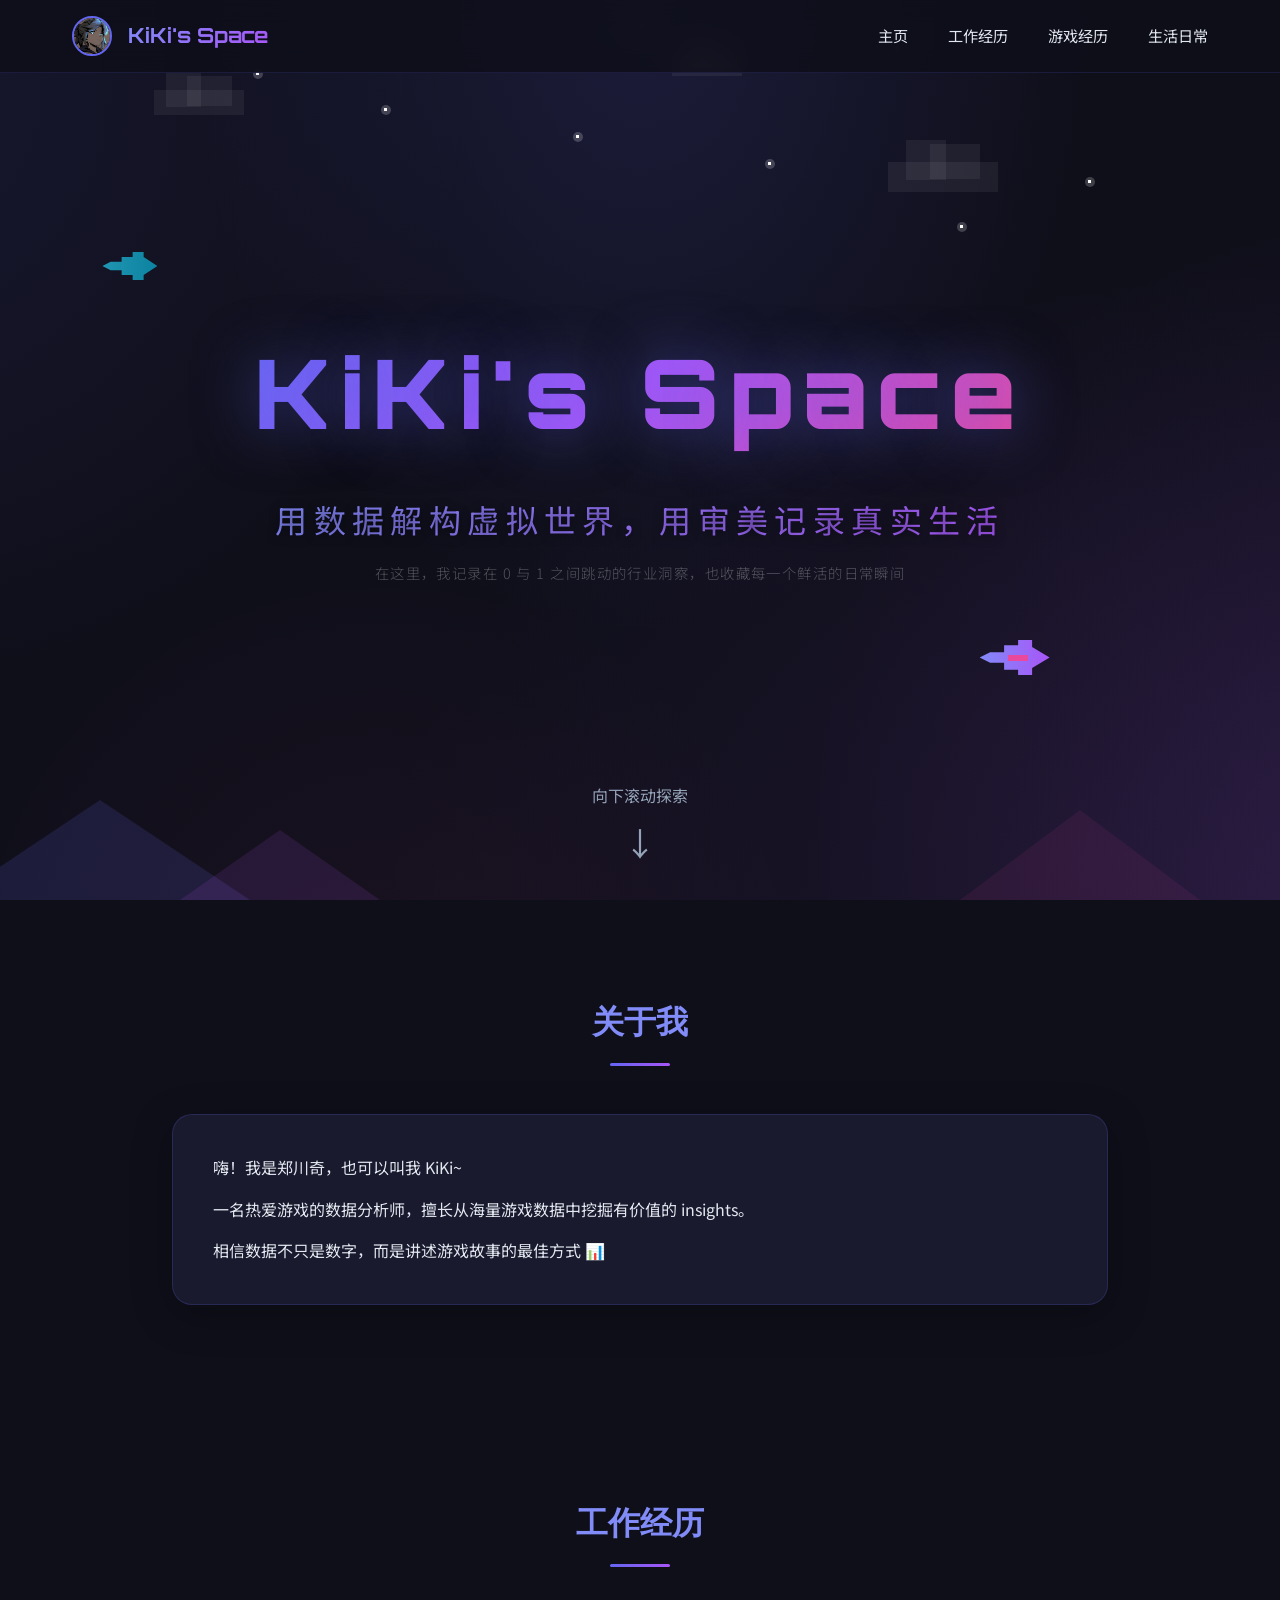
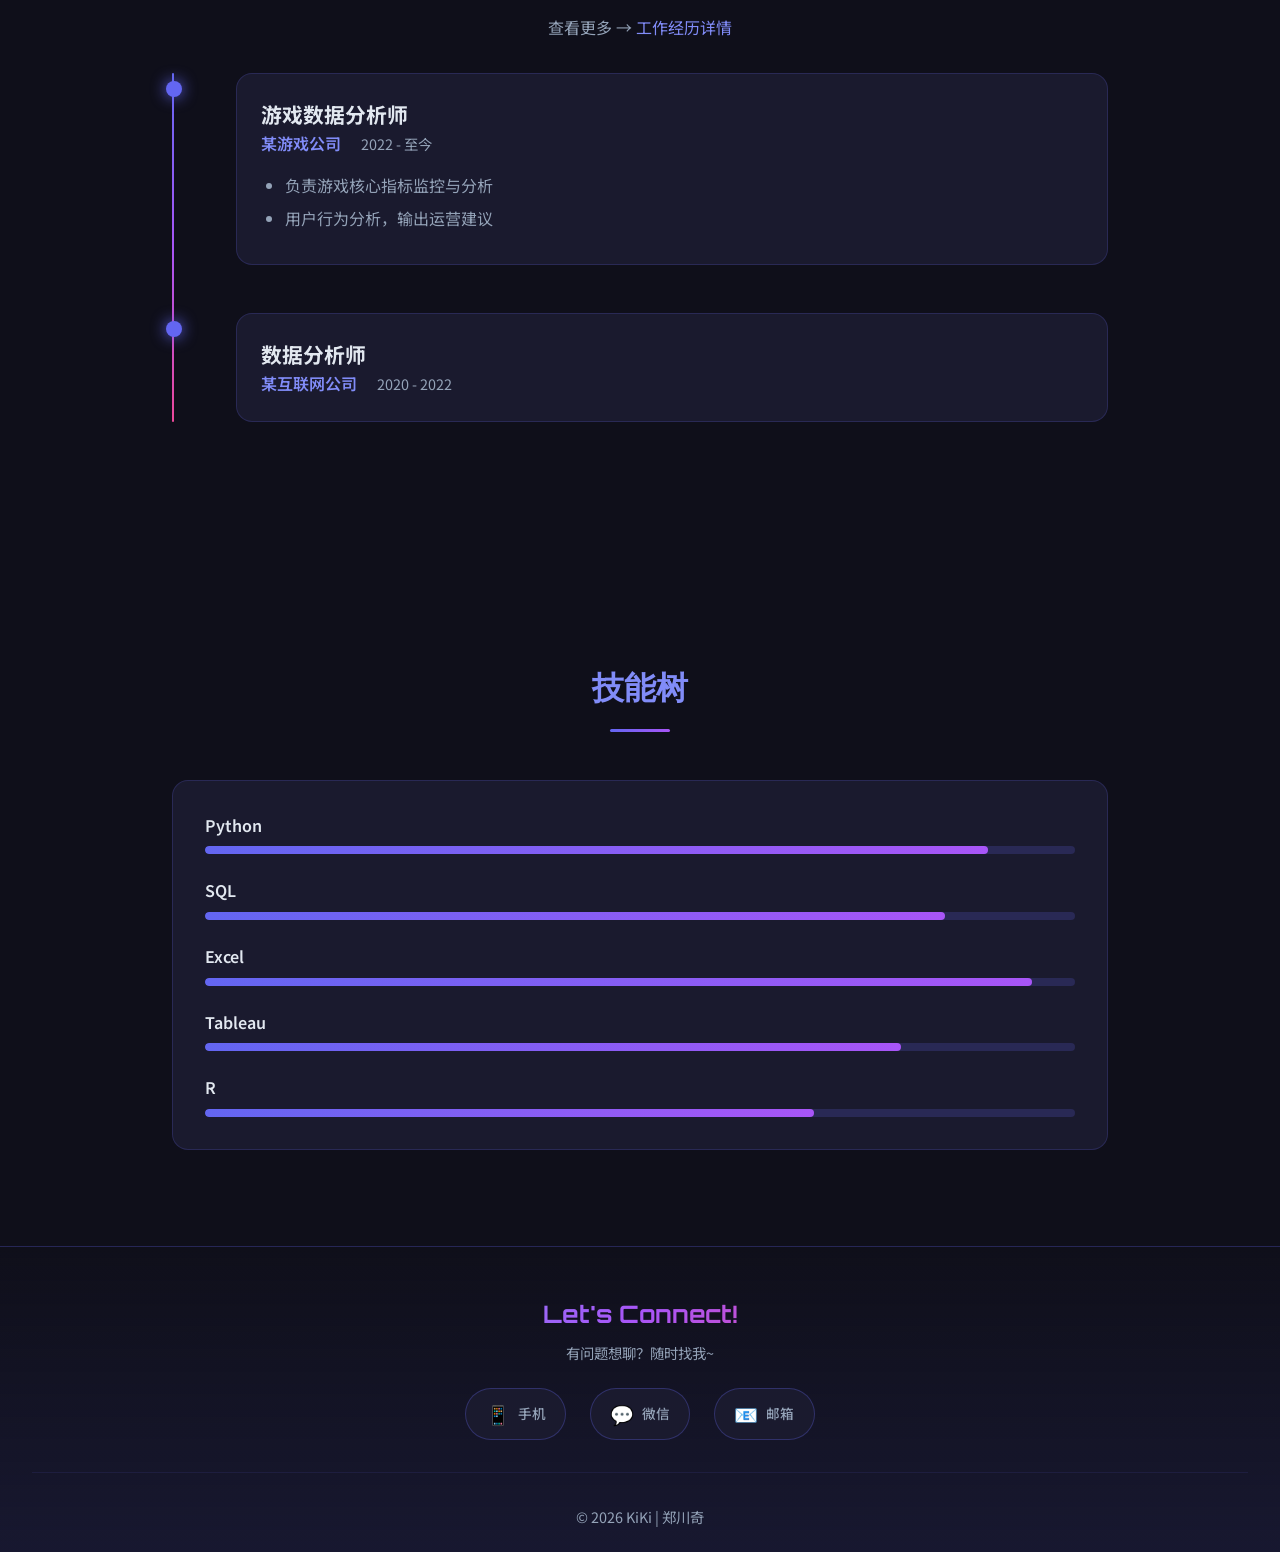
==== index.html @ e54d231b "first commit: KiKi's personal website" ====
<!DOCTYPE html>
<html lang="zh-CN">
<head>
    <meta charset="UTF-8">
    <meta name="viewport" content="width=device-width, initial-scale=1.0">
    <title>KiKi's Space | 游戏数据分析师</title>
    <link rel="stylesheet" href="style.css">
    <link href="https://fonts.googleapis.com/css2?family=Orbitron:wght@400;700;900&family=Noto+Sans+SC:wght@300;400;700&display=swap" rel="stylesheet">
</head>
<body>
    <!-- 导航栏 -->
    <nav class="navbar" id="navbar">
        <div class="nav-content">
            <div class="nav-left">
                <a href="index.html" class="nav-avatar">
                    <img src="avatar.png" alt="KiKi" onerror="this.style.display='none'">
                </a>
                <a href="index.html" class="nav-logo">KiKi's Space</a>
            </div>
            <ul class="nav-menu">
                <li><a href="index.html" class="nav-link">主页</a></li>
                <li><a href="experience.html" class="nav-link">工作经历</a></li>
                <li><a href="game.html" class="nav-link">游戏经历</a></li>
                <li><a href="life.html" class="nav-link">生活日常</a></li>
            </ul>
        </div>
    </nav>

    <!-- 顶部介绍 -->
    <header class="hero" id="home">
        <div class="hero-bg">
            <!-- 星空 -->
            <div class="stars">
                <div class="star" style="top: 8%; left: 20%; animation-delay: 0s;"></div>
                <div class="star" style="top: 15%; left: 45%; animation-delay: 0.3s;"></div>
                <div class="star" style="top: 5%; left: 70%; animation-delay: 0.6s;"></div>
                <div class="star" style="top: 20%; left: 85%; animation-delay: 0.9s;"></div>
                <div class="star" style="top: 12%; left: 30%; animation-delay: 1.2s;"></div>
                <div class="star" style="top: 18%; left: 60%; animation-delay: 1.5s;"></div>
                <div class="star" style="top: 25%; left: 75%; animation-delay: 0.4s;"></div>
                <div class="star" style="top: 3%; left: 50%; animation-delay: 0.7s;"></div>
            </div>
            <!-- 像素云朵 -->
            <div class="pixel-clouds">
                <div class="cloud cloud-1"></div>
                <div class="cloud cloud-2"></div>
                <div class="cloud cloud-3"></div>
            </div>
            <!-- 像素战斗机1 -->
            <div class="pixel-plane">
                <div class="plane-body"></div>
                <div class="plane-wing"></div>
            </div>
            <!-- 像素战斗机2 -->
            <div class="pixel-plane-2">
                <div class="plane-body-2"></div>
            </div>
            <!-- 像素山脉 -->
            <div class="pixel-mountains">
                <div class="mountain mountain-1"></div>
                <div class="mountain mountain-2"></div>
                <div class="mountain mountain-3"></div>
            </div>
        </div>
        <div class="hero-content">
            <h1 class="name-title">KiKi's Space</h1>
            <p class="slogan">用数据解构虚拟世界，用审美记录真实生活</p>
            <p class="slogan-sub">在这里，我记录在 0 与 1 之间跳动的行业洞察，也收藏每一个鲜活的日常瞬间</p>
            <div class="scroll-hint">
                <span>向下滚动探索</span>
                <div class="arrow">↓</div>
            </div>
        </div>
        <div class="particles"></div>
    </header>

    <!-- 关于我 -->
    <section class="section about">
        <h2 class="section-title">关于我</h2>
        <div class="content-card">
            <p>嗨！我是郑川奇，也可以叫我 KiKi~</p>
            <p>一名热爱游戏的数据分析师，擅长从海量游戏数据中挖掘有价值的 insights。</p>
            <p>相信数据不只是数字，而是讲述游戏故事的最佳方式 📊</p>
        </div>
    </section>

    <!-- 工作经历预览 -->
    <section class="section experience-preview">
        <h2 class="section-title">工作经历</h2>
        <p class="section-desc">查看更多 → <a href="experience.html">工作经历详情</a></p>
        <div class="timeline">
            <div class="timeline-item">
                <div class="timeline-dot"></div>
                <div class="timeline-content">
                    <h3>游戏数据分析师</h3>
                    <span class="company">某游戏公司</span>
                    <span class="period">2022 - 至今</span>
                    <ul>
                        <li>负责游戏核心指标监控与分析</li>
                        <li>用户行为分析，输出运营建议</li>
                    </ul>
                </div>
            </div>
            <div class="timeline-item">
                <div class="timeline-dot"></div>
                <div class="timeline-content">
                    <h3>数据分析师</h3>
                    <span class="company">某互联网公司</span>
                    <span class="period">2020 - 2022</span>
                </div>
            </div>
        </div>
    </section>

    <!-- 技能展示 -->
    <section class="section skills">
        <h2 class="section-title">技能树</h2>
        <div class="skills-container">
            <div class="skill-item">
                <span class="skill-name">Python</span>
                <div class="skill-bar"><div class="skill-fill" style="width: 90%"></div></div>
            </div>
            <div class="skill-item">
                <span class="skill-name">SQL</span>
                <div class="skill-bar"><div class="skill-fill" style="width: 85%"></div></div>
            </div>
            <div class="skill-item">
                <span class="skill-name">Excel</span>
                <div class="skill-bar"><div class="skill-fill" style="width: 95%"></div></div>
            </div>
            <div class="skill-item">
                <span class="skill-name">Tableau</span>
                <div class="skill-bar"><div class="skill-fill" style="width: 80%"></div></div>
            </div>
            <div class="skill-item">
                <span class="skill-name">R</span>
                <div class="skill-bar"><div class="skill-fill" style="width: 70%"></div></div>
            </div>
        </div>
    </section>

    <!-- 页脚 -->
    <footer>
        <div class="contact-section">
            <h3>Let's Connect!</h3>
            <p>有问题想聊？随时找我~</p>
            <div class="contact-options">
                <div class="contact-item">
                    <span class="contact-icon">📱</span>
                    <span class="contact-label">手机</span>
                    <span class="contact-value">138****8888</span>
                </div>
                <div class="contact-item wechat">
                    <span class="contact-icon">💬</span>
                    <span class="contact-label">微信</span>
                    <div class="wechat-qr">
                        <img src="wechat-qr.png" alt="微信二维码" onerror="this.parentElement.textContent='微信二维码'">
                    </div>
                </div>
                <div class="contact-item">
                    <span class="contact-icon">📧</span>
                    <span class="contact-label">邮箱</span>
                    <span class="contact-value">kiki@example.com</span>
                </div>
            </div>
        </div>
        <p class="copyright">© 2026 KiKi | 郑川奇</p>
    </footer>

    <script src="script.js"></script>
</body>
</html>
---- style.css ----
/* 全局样式 */
:root {
    --primary: #6366f1;
    --primary-light: #818cf8;
    --primary-dark: #4f46e5;
    --secondary: #a855f7;
    --accent: #ec4899;
    --bg-dark: #0f0f1a;
    --bg-card: #1a1a2e;
    --text-light: #e2e8f0;
    --text-muted: #94a3b8;
}

* {
    margin: 0;
    padding: 0;
    box-sizing: border-box;
}

html {
    scroll-behavior: smooth;
}

body {
    font-family: 'Noto Sans SC', sans-serif;
    background: var(--bg-dark);
    color: var(--text-light);
    line-height: 1.6;
    overflow-x: hidden;
}

/* ========== 导航栏 ========== */
.navbar {
    position: fixed;
    top: 0;
    left: 0;
    right: 0;
    z-index: 1000;
    background: rgba(15, 15, 26, 0.85);
    backdrop-filter: blur(12px);
    -webkit-backdrop-filter: blur(12px);
    border-bottom: 1px solid rgba(99, 102, 241, 0.15);
    transition: all 0.3s ease;
}

.navbar.scrolled {
    background: rgba(15, 15, 26, 0.95);
    box-shadow: 0 4px 30px rgba(0, 0, 0, 0.3);
}

.nav-content {
    max-width: 1200px;
    margin: 0 auto;
    padding: 1rem 2rem;
    display: flex;
    justify-content: space-between;
    align-items: center;
}

.nav-left {
    display: flex;
    align-items: center;
    gap: 1rem;
}

.nav-avatar {
    width: 40px;
    height: 40px;
    border-radius: 50%;
    overflow: hidden;
    border: 2px solid var(--primary);
    transition: all 0.3s ease;
}

.nav-avatar:hover {
    border-color: var(--secondary);
    transform: scale(1.1);
}

.nav-avatar img {
    width: 100%;
    height: 100%;
    object-fit: cover;
}

.nav-logo {
    font-family: 'Orbitron', sans-serif;
    font-size: 1.3rem;
    font-weight: 700;
    background: linear-gradient(135deg, var(--primary-light), var(--secondary));
    -webkit-background-clip: text;
    -webkit-text-fill-color: transparent;
    background-clip: text;
    text-decoration: none;
}

.nav-menu {
    display: flex;
    list-style: none;
    gap: 2.5rem;
}

.nav-link {
    color: var(--text-light);
    text-decoration: none;
    font-size: 0.95rem;
    position: relative;
    padding: 0.5rem 0;
    transition: color 0.3s;
}

.nav-link::after {
    content: '';
    position: absolute;
    bottom: 0;
    left: 0;
    width: 0;
    height: 2px;
    background: linear-gradient(90deg, var(--primary), var(--secondary));
    transition: width 0.3s ease;
}

.nav-link:hover {
    color: var(--primary-light);
}

.nav-link:hover::after {
    width: 100%;
}

.nav-link.active {
    color: var(--primary-light);
}

.nav-link.active::after {
    width: 100%;
}

/* 响应式导航 */
@media (max-width: 768px) {
    .nav-menu {
        gap: 1.5rem;
    }
    
    .nav-link {
        font-size: 0.85rem;
    }
    
    .nav-logo {
        font-size: 1.1rem;
    }
}

/* ========== 艺术字标题 ========== */
.name-title {
    font-family: 'Orbitron', sans-serif;
    font-size: clamp(3rem, 10vw, 6rem);
    font-weight: 900;
    background: linear-gradient(135deg, #6366f1 0%, #a855f7 50%, #ec4899 100%);
    -webkit-background-clip: text;
    -webkit-text-fill-color: transparent;
    background-clip: text;
    text-shadow: 0 0 60px rgba(99, 102, 241, 0.5);
    letter-spacing: 0.1em;
    animation: glow 3s ease-in-out infinite alternate;
}

@keyframes glow {
    from {
        filter: drop-shadow(0 0 20px rgba(99, 102, 241, 0.5));
    }
    to {
        filter: drop-shadow(0 0 40px rgba(168, 85, 247, 0.8));
    }
}

/* Slogan 样式 - 与整体呼应 */
.slogan {
    font-family: 'Orbitron', sans-serif;
    font-size: clamp(1rem, 3vw, 1.5rem);
    font-weight: 400;
    background: linear-gradient(135deg, var(--primary-light), var(--secondary));
    -webkit-background-clip: text;
    -webkit-text-fill-color: transparent;
    background-clip: text;
    margin-top: 1.5rem;
    letter-spacing: 0.15em;
}

.slogan-sub {
    font-size: clamp(0.7rem, 2vw, 0.9rem);
    font-weight: 300;
    color: var(--text-muted);
    margin-top: 0.8rem;
    letter-spacing: 0.08em;
    opacity: 0.7;
}

/* ========== 顶部英雄区 ========== */
.hero {
    min-height: 100vh;
    display: flex;
    align-items: center;
    justify-content: center;
    position: relative;
    background: 
        radial-gradient(ellipse at top, rgba(99, 102, 241, 0.15) 0%, transparent 50%),
        radial-gradient(ellipse at bottom right, rgba(168, 85, 247, 0.1) 0%, transparent 50%),
        var(--bg-dark);
    overflow: hidden;
}

/* 像素风背景 */
.hero-bg {
    position: absolute;
    top: 0;
    left: 0;
    width: 100%;
    height: 100%;
    pointer-events: none;
    overflow: hidden;
}

/* 星空 */
.stars {
    position: absolute;
    width: 100%;
    height: 100%;
}

.star {
    position: absolute;
    width: 3px;
    height: 3px;
    background: #fff;
    animation: twinkle 2s ease-in-out infinite;
}

.star::before {
    content: '';
    position: absolute;
    width: 10px;
    height: 10px;
    background: rgba(255, 255, 255, 0.2);
    border-radius: 50%;
    top: -3px;
    left: -3px;
}

@keyframes twinkle {
    0%, 100% { opacity: 0.3; }
    50% { opacity: 1; }
}

/* 像素山脉 */
.pixel-mountains {
    position: absolute;
    bottom: 0;
    left: 0;
    width: 100%;
    height: 150px;
}

.mountain {
    position: absolute;
    bottom: 0;
}

.mountain-1 {
    left: -50px;
    width: 0;
    height: 0;
    border-left: 150px solid transparent;
    border-right: 150px solid transparent;
    border-bottom: 100px solid rgba(99, 102, 241, 0.15);
}

.mountain-2 {
    left: 180px;
    width: 0;
    height: 0;
    border-left: 100px solid transparent;
    border-right: 100px solid transparent;
    border-bottom: 70px solid rgba(168, 85, 247, 0.12);
}

.mountain-3 {
    right: 80px;
    width: 0;
    height: 0;
    border-left: 120px solid transparent;
    border-right: 120px solid transparent;
    border-bottom: 90px solid rgba(236, 72, 153, 0.08);
}

/* 像素战斗机 1 */
.pixel-plane {
    position: absolute;
    bottom: 25%;
    right: 18%;
    width: 70px;
    height: 35px;
    animation: flyPlane 5s ease-in-out infinite;
}

.plane-body {
    width: 100%;
    height: 100%;
    background: linear-gradient(90deg, var(--primary-light), var(--secondary));
    clip-path: polygon(
        0% 50%, 15% 35%, 35% 35%, 35% 15%, 55% 15%, 
        55% 0%, 75% 0%, 75% 20%, 100% 50%, 75% 80%, 
        75% 100%, 55% 100%, 55% 85%, 35% 85%, 35% 65%, 15% 65%
    );
}

.plane-wing {
    position: absolute;
    top: 50%;
    left: 40%;
    width: 20px;
    height: 6px;
    background: var(--accent);
    transform: translateY(-50%);
    animation: wingFlap 0.2s ease-in-out infinite alternate;
}

@keyframes flyPlane {
    0%, 100% { transform: translate(0, 0) rotate(0deg); }
    25% { transform: translate(-25px, -12px) rotate(-2deg); }
    50% { transform: translate(-12px, 8px) rotate(1deg); }
    75% { transform: translate(-30px, -6px) rotate(-1deg); }
}

@keyframes wingFlap {
    from { transform: translateY(-50%) scaleY(1); }
    to { transform: translateY(-50%) scaleY(0.6); }
}

/* 像素战斗机 2 */
.pixel-plane-2 {
    position: absolute;
    top: 28%;
    left: 8%;
    width: 55px;
    height: 28px;
    animation: flyPlane2 8s ease-in-out infinite;
    opacity: 0.7;
}

.plane-body-2 {
    width: 100%;
    height: 100%;
    background: linear-gradient(90deg, #22d3ee, #06b6d4);
    clip-path: polygon(
        0% 50%, 15% 35%, 35% 35%, 35% 18%, 55% 18%, 
        55% 0%, 75% 0%, 75% 18%, 100% 50%, 75% 82%, 
        75% 100%, 55% 100%, 55% 82%, 35% 82%, 35% 65%, 15% 65%
    );
}

@keyframes flyPlane2 {
    0%, 100% { transform: translate(0, 0) rotate(0deg); }
    33% { transform: translate(30px, 15px) rotate(2deg); }
    66% { transform: translate(15px, -8px) rotate(-1deg); }
}

/* 像素云朵 */
.pixel-clouds {
    position: absolute;
    width: 100%;
    height: 100%;
}

.cloud {
    position: absolute;
    background: rgba(255, 255, 255, 0.06);
}

.cloud::before, .cloud::after {
    content: '';
    position: absolute;
    background: inherit;
}

.cloud-1 {
    top: 10%;
    left: 12%;
    width: 90px;
    height: 25px;
    animation: floatCloud 10s ease-in-out infinite;
}

.cloud-1::before {
    width: 35px;
    height: 35px;
    top: -18px;
    left: 12px;
}

.cloud-1::after {
    width: 45px;
    height: 30px;
    top: -14px;
    right: 12px;
}

.cloud-2 {
    top: 18%;
    right: 22%;
    width: 110px;
    height: 30px;
    animation: floatCloud 13s ease-in-out infinite reverse;
}

.cloud-2::before {
    width: 40px;
    height: 40px;
    top: -22px;
    left: 18px;
}

.cloud-2::after {
    width: 50px;
    height: 35px;
    top: -18px;
    right: 18px;
}

.cloud-3 {
    top: 6%;
    right: 42%;
    width: 70px;
    height: 22px;
    animation: floatCloud 9s ease-in-out infinite;
}

.cloud-3::before {
    width: 28px;
    height: 28px;
    top: -14px;
    left: 8px;
}

.cloud-3::after {
    width: 35px;
    height: 24px;
    top: -10px;
    right: 8px;
}

@keyframes floatCloud {
    0%, 100% { transform: translateX(0); }
    50% { transform: translateX(35px); }
}

.hero-content {
    text-align: center;
    z-index: 10;
    padding: 2rem;
}

.alias {
    font-family: 'Orbitron', sans-serif;
    font-size: 1.5rem;
    color: var(--primary-light);
    margin-top: 0.5rem;
    letter-spacing: 0.3em;
}

.tagline {
    font-size: 1.2rem;
    color: var(--text-muted);
    margin-top: 1.5rem;
}

/* Slogan 样式 */
.slogan {
    font-family: 'Noto Sans SC', 'PingFang SC', 'Microsoft YaHei', sans-serif;
    font-size: clamp(1.3rem, 4vw, 2rem);
    font-weight: 400;
    color: var(--text-light);
    margin-top: 1.5rem;
    letter-spacing: 0.2em;
    text-shadow: 0 2px 10px rgba(0, 0, 0, 0.5);
}

.slogan-sub {
    font-family: 'Noto Sans SC', 'PingFang SC', 'Microsoft YaHei', sans-serif;
    font-size: clamp(0.7rem, 2vw, 0.9rem);
    font-weight: 300;
    color: rgba(255, 255, 255, 0.4);
    margin-top: 1rem;
    letter-spacing: 0.1em;
}

.scroll-hint {
    position: absolute;
    bottom: 2rem;
    left: 50%;
    transform: translateX(-50%);
    color: var(--text-muted);
    animation: bounce 2s infinite;
}

.scroll-hint .arrow {
    font-size: 2rem;
    margin-top: 0.5rem;
}

@keyframes bounce {
    0%, 20%, 50%, 80%, 100% { transform: translateX(-50%) translateY(0); }
    40% { transform: translateX(-50%) translateY(-10px); }
    60% { transform: translateX(-50%) translateY(-5px); }
}

/* 粒子背景 */
.particles {
    position: absolute;
    top: 0;
    left: 0;
    width: 100%;
    height: 100%;
    overflow: hidden;
    pointer-events: none;
}

.particles::before {
    content: '';
    position: absolute;
    width: 200%;
    height: 200%;
    top: -50%;
    left: -50%;
    background: 
        radial-gradient(circle at 20% 30%, rgba(99, 102, 241, 0.1) 0%, transparent 25%),
        radial-gradient(circle at 80% 70%, rgba(168, 85, 247, 0.1) 0%, transparent 25%),
        radial-gradient(circle at 40% 80%, rgba(236, 72, 153, 0.05) 0%, transparent 20%);
    animation: float 20s linear infinite;
}

@keyframes float {
    from { transform: rotate(0deg); }
    to { transform: rotate(360deg); }
}

/* ========== 通用区块 ========== */
.section {
    padding: 6rem 2rem;
    max-width: 1000px;
    margin: 0 auto;
}

.section-title {
    font-family: 'Orbitron', sans-serif;
    font-size: 2rem;
    color: var(--primary-light);
    margin-bottom: 3rem;
    text-align: center;
    position: relative;
}

.section-title::after {
    content: '';
    display: block;
    width: 60px;
    height: 3px;
    background: linear-gradient(90deg, var(--primary), var(--secondary));
    margin: 1rem auto 0;
    border-radius: 2px;
}

/* 内容卡片 */
.content-card {
    background: var(--bg-card);
    border-radius: 20px;
    padding: 2.5rem;
    border: 1px solid rgba(99, 102, 241, 0.2);
    box-shadow: 0 10px 40px rgba(0, 0, 0, 0.3);
}

.content-card p {
    margin-bottom: 1rem;
    color: var(--text-light);
}

.content-card p:last-child {
    margin-bottom: 0;
}

/* 时间线 */
.timeline {
    position: relative;
    padding-left: 2rem;
}

.timeline::before {
    content: '';
    position: absolute;
    left: 0;
    top: 0;
    height: 100%;
    width: 2px;
    background: linear-gradient(to bottom, var(--primary), var(--secondary), var(--accent));
    border-radius: 2px;
}

.timeline-item {
    position: relative;
    margin-bottom: 3rem;
    padding-left: 2rem;
}

.timeline-dot {
    position: absolute;
    left: -2.4rem;
    top: 0.5rem;
    width: 1rem;
    height: 1rem;
    background: var(--primary);
    border-radius: 50%;
    box-shadow: 0 0 15px var(--primary);
}

.timeline-content {
    background: var(--bg-card);
    border-radius: 16px;
    padding: 1.5rem;
    border: 1px solid rgba(99, 102, 241, 0.2);
}

.timeline-content h3 {
    color: var(--text-light);
    font-size: 1.3rem;
}

.timeline-content .company {
    color: var(--primary-light);
    font-weight: 600;
}

.timeline-content .period {
    color: var(--text-muted);
    font-size: 0.9rem;
    margin-left: 1rem;
}

.timeline-content ul {
    margin-top: 1rem;
    padding-left: 1.5rem;
    color: var(--text-muted);
}

.timeline-content li {
    margin-bottom: 0.5rem;
}

/* 生活记录网格 */
.life-grid {
    display: grid;
    grid-template-columns: repeat(auto-fit, minmax(250px, 1fr));
    gap: 1.5rem;
}

.life-card {
    background: var(--bg-card);
    border-radius: 16px;
    padding: 2rem;
    text-align: center;
    border: 1px solid rgba(99, 102, 241, 0.2);
    transition: all 0.3s ease;
}

.life-card:hover {
    transform: translateY(-5px);
    border-color: var(--primary);
    box-shadow: 0 15px 40px rgba(99, 102, 241, 0.2);
}

.life-emoji {
    font-size: 3rem;
    margin-bottom: 1rem;
}

.life-card h3 {
    color: var(--text-light);
    margin-bottom: 0.5rem;
}

.life-card p {
    color: var(--text-muted);
    font-size: 0.95rem;
}

/* 技能树 */
.skills-container {
    background: var(--bg-card);
    border-radius: 16px;
    padding: 2rem;
    border: 1px solid rgba(99, 102, 241, 0.2);
}

.skill-item {
    margin-bottom: 1.5rem;
}

.skill-item:last-child {
    margin-bottom: 0;
}

.skill-name {
    display: block;
    color: var(--text-light);
    margin-bottom: 0.5rem;
    font-weight: 600;
}

.skill-bar {
    height: 8px;
    background: rgba(99, 102, 241, 0.2);
    border-radius: 4px;
    overflow: hidden;
}

.skill-fill {
    height: 100%;
    background: linear-gradient(90deg, var(--primary), var(--secondary));
    border-radius: 4px;
    animation: fillBar 1.5s ease-out forwards;
}

@keyframes fillBar {
    from { width: 0; }
}

/* ========== 页脚联系方式 ========== */
footer {
    background: linear-gradient(180deg, var(--bg-dark) 0%, rgba(99, 102, 241, 0.1) 100%);
    border-top: 1px solid rgba(99, 102, 241, 0.2);
    padding: 3rem 2rem 1.5rem;
}

.contact-section {
    text-align: center;
    max-width: 600px;
    margin: 0 auto 2rem;
}

.contact-section h3 {
    font-family: 'Orbitron', sans-serif;
    font-size: 1.5rem;
    background: linear-gradient(135deg, var(--primary-light), var(--secondary), var(--accent));
    -webkit-background-clip: text;
    -webkit-text-fill-color: transparent;
    background-clip: text;
    margin-bottom: 0.5rem;
}

.contact-section p {
    color: var(--text-muted);
    margin-bottom: 1.5rem;
    font-size: 0.9rem;
}

/* 联系方式选项 - 扁平化 */
.contact-options {
    display: flex;
    justify-content: center;
    gap: 1.5rem;
    flex-wrap: wrap;
}

.contact-item {
    display: flex;
    flex-direction: row;
    align-items: center;
    position: relative;
    cursor: pointer;
    padding: 0.6rem 1.2rem;
    background: var(--bg-card);
    border: 1px solid rgba(99, 102, 241, 0.3);
    border-radius: 50px;
    transition: all 0.3s ease;
    min-width: auto;
}

.contact-item:hover {
    border-color: var(--primary);
    transform: translateY(-2px);
    box-shadow: 0 5px 15px rgba(99, 102, 241, 0.2);
}

.contact-icon {
    font-size: 1.2rem;
    margin-right: 0.5rem;
    margin-bottom: 0;
}

.contact-label {
    font-size: 0.85rem;
    color: var(--text-muted);
    font-weight: 500;
}

/* 联系信息 - 悬停向上显示 */
.contact-value {
    position: absolute;
    bottom: 100%;
    left: 50%;
    transform: translateX(-50%);
    background: var(--bg-card);
    padding: 0.5rem 0.8rem;
    border-radius: 8px;
    font-size: 0.8rem;
    color: var(--text-light);
    white-space: nowrap;
    opacity: 0;
    visibility: hidden;
    transition: all 0.3s ease;
    border: 1px solid rgba(99, 102, 241, 0.3);
    box-shadow: 0 5px 20px rgba(0, 0, 0, 0.3);
    z-index: 100;
    margin-bottom: 10px;
}

.contact-item:hover .contact-value {
    opacity: 1;
    visibility: visible;
}

/* 微信二维码 - 向上显示 */
.wechat-qr {
    display: none;
    position: absolute;
    bottom: 100%;
    left: 50%;
    transform: translateX(-50%);
    background: #fff;
    padding: 8px;
    border-radius: 8px;
    box-shadow: 0 5px 20px rgba(0, 0, 0, 0.3);
    z-index: 100;
    margin-bottom: 10px;
}

.wechat-qr img {
    width: 120px;
    height: 120px;
    object-fit: contain;
}

.contact-item.wechat:hover .wechat-qr {
    display: block;
}

.copyright {
    text-align: center;
    color: var(--text-muted);
    font-size: 0.9rem;
    padding-top: 2rem;
    border-top: 1px solid rgba(99, 102, 241, 0.1);
}

/* ========== 响应式 ========== */
@media (max-width: 768px) {
    .section {
        padding: 4rem 1.5rem;
    }
    
    .section-title {
        font-size: 1.5rem;
    }
    
    .timeline {
        padding-left: 1.5rem;
    }
    
    .timeline-dot {
        left: -1.9rem;
    }
    
    .timeline-item {
        padding-left: 1.5rem;
    }
    
    .contact-section h3 {
        font-size: 1.5rem;
    }
    
    .social-links {
        flex-direction: column;
        align-items: center;
    }
    
    .social-btn {
        width: 100%;
        max-width: 250px;
        justify-content: center;
    }
}

/* ========== 页面头部 ========== */
.page-header {
    min-height: 40vh;
    display: flex;
    align-items: center;
    justify-content: center;
    position: relative;
    background: 
        radial-gradient(ellipse at top, rgba(99, 102, 241, 0.15) 0%, transparent 50%),
        radial-gradient(ellipse at bottom right, rgba(168, 85, 247, 0.1) 0%, transparent 50%),
        var(--bg-dark);
    overflow: hidden;
    margin-top: 60px;
}

.page-header-bg {
    position: absolute;
    top: 0;
    left: 0;
    width: 100%;
    height: 100%;
    pointer-events: none;
}

.page-header-content {
    text-align: center;
    z-index: 10;
    padding: 2rem;
}

.page-title {
    font-family: 'Orbitron', sans-serif;
    font-size: clamp(2.5rem, 8vw, 4rem);
    font-weight: 900;
    background: linear-gradient(135deg, #6366f1 0%, #a855f7 50%, #ec4899 100%);
    -webkit-background-clip: text;
    -webkit-text-fill-color: transparent;
    background-clip: text;
    animation: glow 3s ease-in-out infinite alternate;
}

.page-subtitle {
    font-size: 1.2rem;
    color: var(--text-muted);
    margin-top: 1rem;
}

/* ========== 子页面区块 ========== */
.section-desc {
    text-align: center;
    color: var(--text-muted);
    margin-bottom: 2rem;
}

.section-desc a {
    color: var(--primary-light);
    text-decoration: none;
}

.section-desc a:hover {
    text-decoration: underline;
}

/* ========== 游戏卡片 ========== */
.game-grid {
    display: grid;
    grid-template-columns: repeat(auto-fit, minmax(220px, 1fr));
    gap: 1.5rem;
}

.game-card {
    background: var(--bg-card);
    border-radius: 16px;
    padding: 2rem;
    text-align: center;
    border: 1px solid rgba(99, 102, 241, 0.2);
    transition: all 0.3s ease;
}

.game-card:hover {
    transform: translateY(-5px);
    border-color: var(--primary);
    box-shadow: 0 15px 40px rgba(99, 102, 241, 0.2);
}

.game-icon {
    font-size: 3rem;
    margin-bottom: 1rem;
}

.game-card h3 {
    color: var(--text-light);
    margin-bottom: 0.5rem;
}

.game-card p {
    color: var(--text-muted);
    font-size: 0.9rem;
}

/* 响应式 */
@media (max-width: 768px) {
    .nav-left {
        gap: 0.5rem;
    }
    
    .nav-avatar {
        width: 32px;
        height: 32px;
    }
    
    .nav-logo {
        font-size: 1rem;
    }
    
    .nav-menu {
        gap: 1rem;
    }
    
    .nav-link {
        font-size: 0.8rem;
    }
    
    .page-header {
        min-height: 30vh;
    }
}
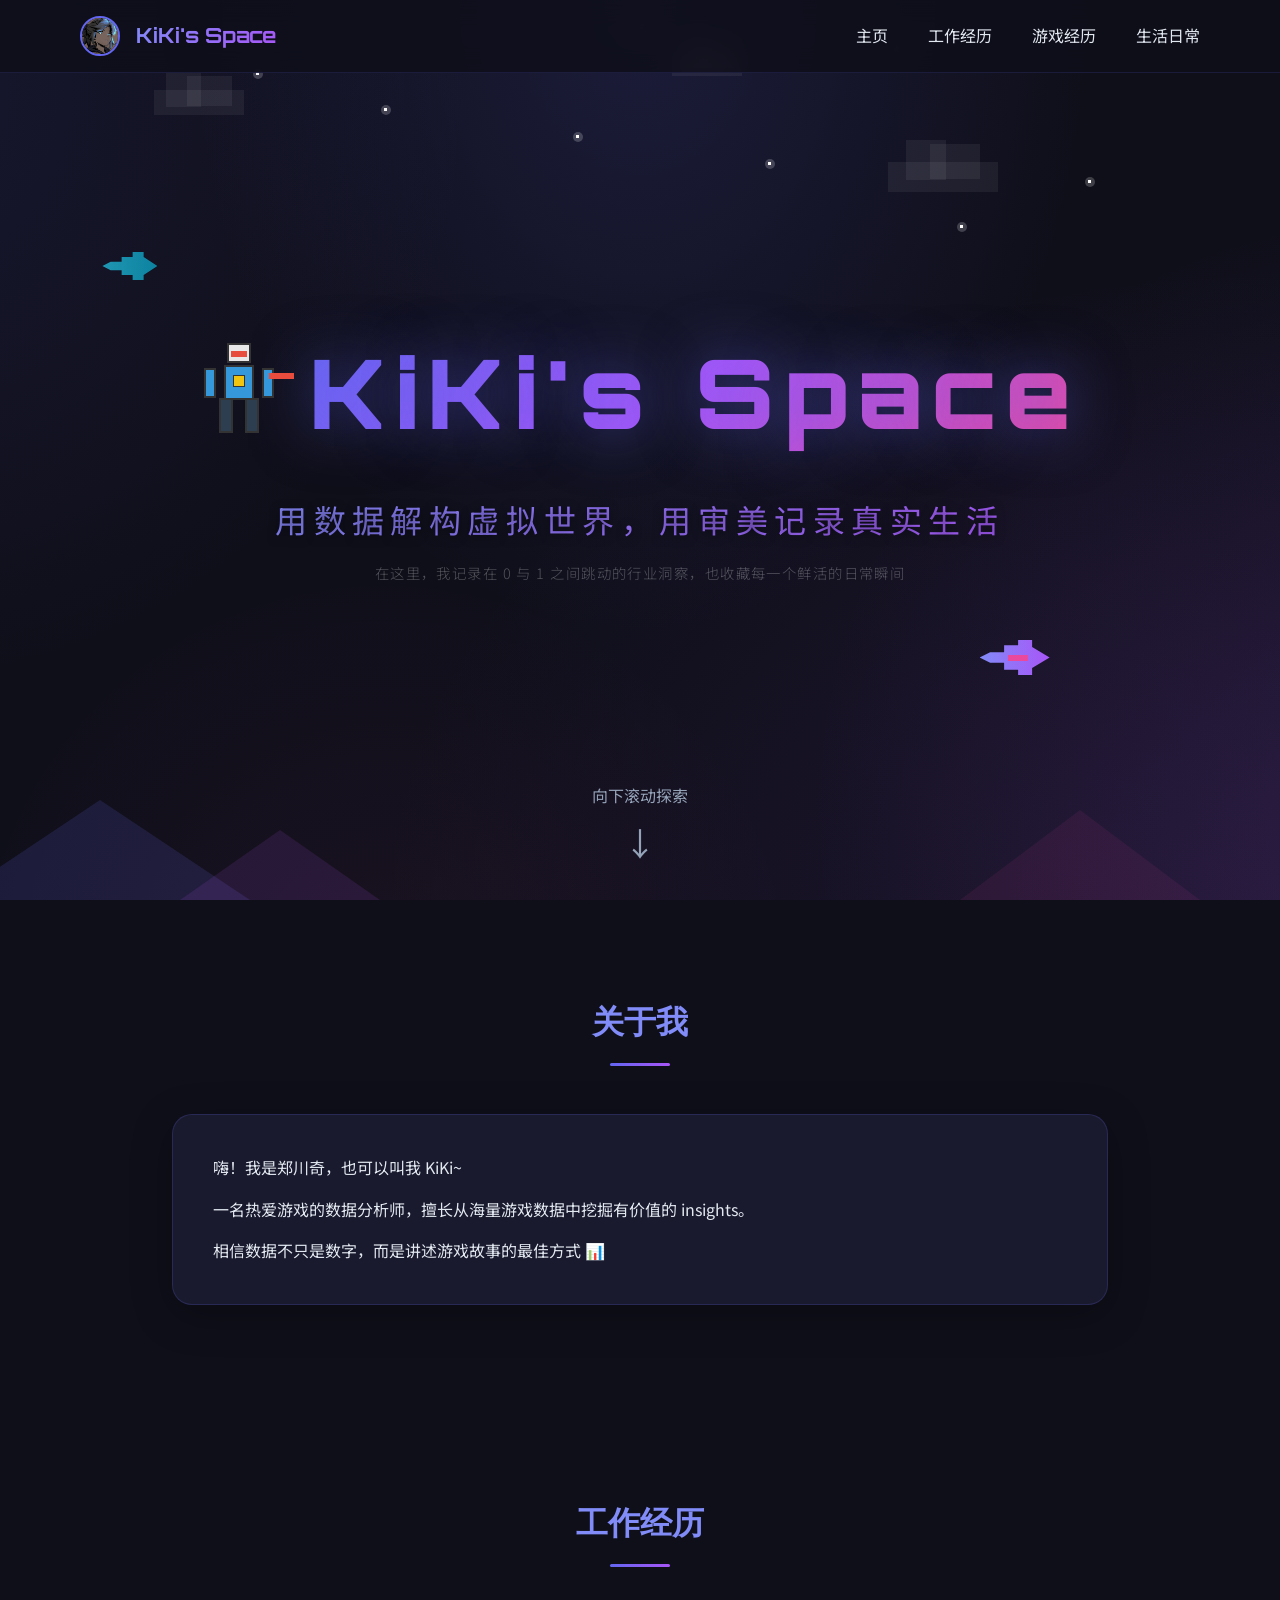
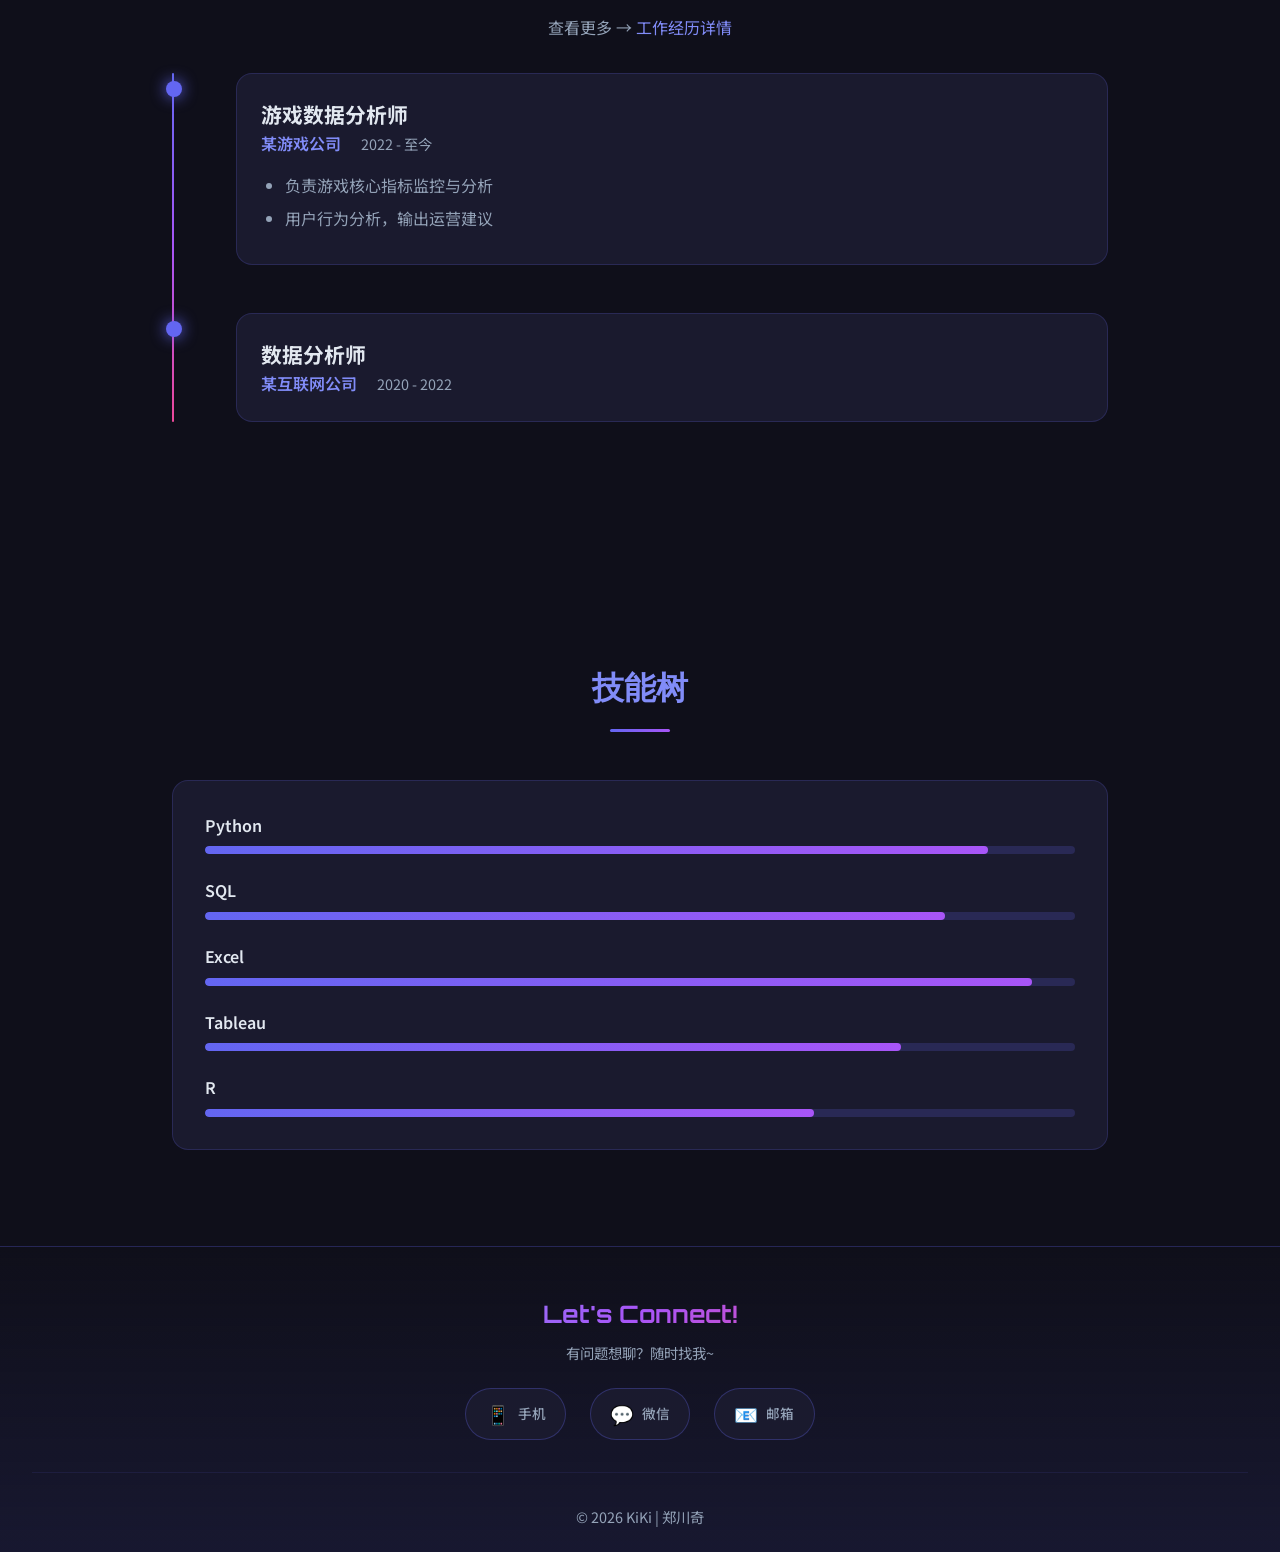
==== commit 6aa81ed8: "feat: 主页添加像素高达" ====
--- a/index.html
+++ b/index.html
@@ -63,7 +63,18 @@
             </div>
         </div>
         <div class="hero-content">
-            <h1 class="name-title">KiKi's Space</h1>
+            <div class="hero-title-wrapper">
+                <div class="pixel-gundam">
+                    <div class="gundam-head"></div>
+                    <div class="gundam-body"></div>
+                    <div class="gundam-arm-left"></div>
+                    <div class="gundam-arm-right"></div>
+                    <div class="gundam-leg-left"></div>
+                    <div class="gundam-leg-right"></div>
+                    <div class="gundam-beam"></div>
+                </div>
+                <h1 class="name-title">KiKi's Space</h1>
+            </div>
             <p class="slogan">用数据解构虚拟世界，用审美记录真实生活</p>
             <p class="slogan-sub">在这里，我记录在 0 与 1 之间跳动的行业洞察，也收藏每一个鲜活的日常瞬间</p>
             <div class="scroll-hint">
--- a/style.css
+++ b/style.css
@@ -49,9 +49,9 @@
 }
 
 .nav-content {
-    max-width: 1200px;
+    max-width: 100%;
     margin: 0 auto;
-    padding: 1rem 2rem;
+    padding: 1rem 5rem;
     display: flex;
     justify-content: space-between;
     align-items: center;
@@ -103,7 +103,7 @@
 .nav-link {
     color: var(--text-light);
     text-decoration: none;
-    font-size: 0.95rem;
+    font-size: 1rem;
     position: relative;
     padding: 0.5rem 0;
     transition: color 0.3s;
@@ -901,7 +901,7 @@
 
 /* ========== 页面头部 ========== */
 .page-header {
-    min-height: 40vh;
+    min-height: 25vh;
     display: flex;
     align-items: center;
     justify-content: center;
@@ -1001,28 +1001,1233 @@
 
 /* 响应式 */
 @media (max-width: 768px) {
+    .nav-content {
+        padding: 0.8rem 1rem;
+    }
+    
     .nav-left {
         gap: 0.5rem;
     }
     
     .nav-avatar {
-        width: 32px;
-        height: 32px;
+        width: 28px;
+        height: 28px;
     }
     
     .nav-logo {
+        font-size: 0.9rem;
+    }
+    
+    .nav-menu {
+        gap: 0.6rem;
+        overflow-x: auto;
+        white-space: nowrap;
+        padding-bottom: 3px;
+    }
+    
+    .nav-link {
+        font-size: 0.75rem;
+    }
+    
+    .page-header {
+        min-height: 20vh;
+    }
+    
+    /* 首页响应式 */
+    .hero-content {
+        padding: 1.5rem;
+    }
+    
+    .name-title {
+        font-size: clamp(2rem, 8vw, 3rem);
+    }
+    
+    .slogan {
+        font-size: clamp(0.9rem, 3vw, 1.2rem);
+        margin-top: 1rem;
+    }
+    
+    .slogan-sub {
+        font-size: clamp(0.65rem, 2vw, 0.8rem);
+        margin-top: 0.5rem;
+    }
+    
+    .scroll-hint {
+        bottom: 1rem;
+    }
+    
+    .scroll-hint span {
+        font-size: 0.8rem;
+    }
+    
+    /* 内容区域 */
+    .section {
+        padding: 3rem 1rem;
+    }
+    
+    .section-title {
+        font-size: 1.5rem;
+    }
+    
+    .content-card {
+        padding: 1.5rem;
+    }
+    
+    /* 技能 */
+    .skills-container {
+        padding: 1.5rem;
+    }
+    
+    /* 联系方式 */
+    .contact-options {
+        gap: 1rem;
+    }
+    
+    .contact-item {
+        padding: 0.5rem 1rem;
+    }
+    
+    .contact-icon {
         font-size: 1rem;
     }
     
-    .nav-menu {
-        gap: 1rem;
-    }
-    
-    .nav-link {
-        font-size: 0.8rem;
-    }
-    
-    .page-header {
-        min-height: 30vh;
-    }
-}
+    .contact-label {
+        font-size: 0.75rem;
+    }
+    
+    .contact-section h3 {
+        font-size: 1.2rem;
+    }
+}
+
+/* ========== 工作经历 - 核心能力图谱 ========== */
+.skills-grid {
+    display: grid;
+    grid-template-columns: repeat(auto-fit, minmax(280px, 1fr));
+    gap: 2rem;
+    margin-top: 2rem;
+}
+
+.skill-card {
+    background: var(--bg-card);
+    border-radius: 20px;
+    padding: 2rem;
+    border: 1px solid rgba(99, 102, 241, 0.2);
+    text-align: center;
+    transition: all 0.3s ease;
+}
+
+.skill-card:hover {
+    transform: translateY(-5px);
+    border-color: var(--primary);
+    box-shadow: 0 15px 40px rgba(99, 102, 241, 0.2);
+}
+
+.skill-icon {
+    font-size: 3rem;
+    margin-bottom: 1rem;
+}
+
+.skill-card h3 {
+    color: var(--text-light);
+    margin-bottom: 0.8rem;
+    font-size: 1.2rem;
+}
+
+.skill-card p {
+    color: var(--text-muted);
+    font-size: 0.9rem;
+}
+
+/* ========== 工作经历 - 项目橱窗 ========== */
+.projects-grid {
+    display: grid;
+    grid-template-columns: repeat(auto-fit, minmax(320px, 1fr));
+    gap: 1.5rem;
+    margin-top: 2rem;
+}
+
+.project-card {
+    background: var(--bg-card);
+    border-radius: 16px;
+    padding: 1.5rem;
+    border: 1px solid rgba(99, 102, 241, 0.2);
+    transition: all 0.3s ease;
+}
+
+.project-card:hover {
+    transform: translateY(-3px);
+    border-color: var(--secondary);
+    box-shadow: 0 10px 30px rgba(99, 102, 241, 0.15);
+}
+
+.project-header {
+    margin-bottom: 1rem;
+}
+
+.project-tag {
+    display: inline-block;
+    padding: 0.3rem 0.8rem;
+    background: linear-gradient(135deg, var(--primary), var(--secondary));
+    border-radius: 20px;
+    font-size: 0.75rem;
+    color: white;
+    margin-bottom: 0.5rem;
+}
+
+.project-card h3 {
+    color: var(--text-light);
+    font-size: 1.1rem;
+}
+
+.project-content {
+    display: flex;
+    flex-direction: column;
+    gap: 0.8rem;
+}
+
+.project-challenge,
+.project-solution,
+.project-result {
+    padding: 0.8rem;
+    background: rgba(0, 0, 0, 0.2);
+    border-radius: 8px;
+}
+
+.project-challenge .label,
+.project-solution .label,
+.project-result .label {
+    display: block;
+    font-size: 0.7rem;
+    color: var(--text-muted);
+    margin-bottom: 0.3rem;
+    text-transform: uppercase;
+    letter-spacing: 0.05em;
+}
+
+.project-challenge p,
+.project-solution p {
+    color: var(--text-light);
+    font-size: 0.85rem;
+}
+
+.project-result .highlight {
+    color: #22d3ee;
+    font-size: 1rem;
+    font-weight: 600;
+}
+
+/* ========== 游戏经历 - 硬核领域 ========== */
+.game-genres {
+    display: grid;
+    grid-template-columns: repeat(auto-fit, minmax(300px, 1fr));
+    gap: 2rem;
+    margin-top: 2rem;
+}
+
+.genre-card {
+    background: var(--bg-card);
+    border-radius: 20px;
+    padding: 2rem;
+    border: 1px solid rgba(99, 102, 241, 0.2);
+    position: relative;
+    overflow: hidden;
+}
+
+.genre-card::before {
+    content: '';
+    position: absolute;
+    top: 0;
+    left: 0;
+    width: 100%;
+    height: 4px;
+    background: linear-gradient(90deg, var(--primary), var(--secondary));
+}
+
+.genre-card.fps::before {
+    background: linear-gradient(90deg, #ef4444, #f97316);
+}
+
+.genre-card.openworld::before {
+    background: linear-gradient(90deg, #22c55e, #14b8a6);
+}
+
+.genre-icon {
+    font-size: 2.5rem;
+    margin-bottom: 1rem;
+}
+
+.genre-card h3 {
+    color: var(--text-light);
+    margin-bottom: 1rem;
+}
+
+.genre-tags {
+    display: flex;
+    flex-wrap: wrap;
+    gap: 0.5rem;
+    margin-bottom: 1rem;
+}
+
+.genre-tags span {
+    padding: 0.3rem 0.8rem;
+    background: rgba(99, 102, 241, 0.15);
+    border-radius: 15px;
+    font-size: 0.8rem;
+    color: var(--primary-light);
+}
+
+.genre-desc {
+    color: var(--text-muted);
+    font-size: 0.9rem;
+    line-height: 1.6;
+}
+
+/* ========== 游戏经历 - 审美评价 ========== */
+.reviews-grid {
+    display: grid;
+    grid-template-columns: repeat(auto-fit, minmax(280px, 1fr));
+    gap: 1.5rem;
+    margin-top: 2rem;
+}
+
+.review-card {
+    background: var(--bg-card);
+    border-radius: 16px;
+    padding: 1.5rem;
+    border: 1px solid rgba(99, 102, 241, 0.2);
+}
+
+.review-game {
+    font-size: 1rem;
+    font-weight: 600;
+    color: var(--text-light);
+    margin-bottom: 0.5rem;
+}
+
+.review-score {
+    font-size: 0.9rem;
+    margin-bottom: 1rem;
+}
+
+.review-text {
+    color: var(--text-muted);
+    font-size: 0.9rem;
+    line-height: 1.6;
+    font-style: italic;
+    margin-bottom: 1rem;
+}
+
+.review-tags {
+    display: flex;
+    flex-wrap: wrap;
+    gap: 0.4rem;
+}
+
+.review-tags span {
+    padding: 0.2rem 0.6rem;
+    background: rgba(168, 85, 247, 0.15);
+    border-radius: 10px;
+    font-size: 0.7rem;
+    color: var(--secondary);
+}
+
+/* ========== 游戏经历 - 探索者专栏 ========== */
+.explorer-grid {
+    display: grid;
+    grid-template-columns: repeat(3, 1fr);
+    gap: 1.5rem;
+    margin-top: 2rem;
+}
+
+.explorer-card {
+    background: var(--bg-card);
+    border-radius: 16px;
+    padding: 1.5rem;
+    text-align: center;
+    border: 1px solid rgba(99, 102, 241, 0.2);
+    transition: all 0.3s ease;
+}
+
+.explorer-card:hover {
+    transform: translateY(-5px);
+    border-color: var(--accent);
+    box-shadow: 0 10px 30px rgba(236, 72, 153, 0.2);
+}
+
+.explorer-img {
+    font-size: 2.5rem;
+    margin-bottom: 0.8rem;
+}
+
+.explorer-card h3 {
+    color: var(--text-light);
+    font-size: 1rem;
+    margin-bottom: 0.3rem;
+}
+
+.explorer-card p {
+    color: var(--text-muted);
+    font-size: 0.8rem;
+}
+
+/* ========== 生活日常 - 拍立得布局 ========== */
+.polaroid-grid {
+    display: grid;
+    grid-template-columns: repeat(3, 1fr);
+    gap: 1.5rem;
+    margin-top: 2rem;
+    grid-auto-rows: 180px;
+}
+
+.polaroid-card {
+    background: #f5f5f0;
+    padding: 0.8rem;
+    border-radius: 4px;
+    box-shadow: 0 4px 15px rgba(0, 0, 0, 0.3);
+    transition: all 0.3s ease;
+    display: flex;
+    flex-direction: column;
+}
+
+.polaroid-card:hover {
+    transform: translateY(-8px) rotate(1deg);
+    box-shadow: 0 8px 25px rgba(0, 0, 0, 0.4);
+}
+
+.polaroid-card.large {
+    grid-column: span 2;
+    grid-row: span 2;
+}
+
+.polaroid-card.tall {
+    grid-row: span 2;
+}
+
+.polaroid-img {
+    flex: 1;
+    display: flex;
+    align-items: center;
+    justify-content: center;
+    font-size: 3rem;
+    background: #e8e8e3;
+    border-radius: 2px;
+    min-height: 100px;
+}
+
+.polaroid-card.large .polaroid-img {
+    font-size: 5rem;
+}
+
+.polaroid-content {
+    margin-top: 0.8rem;
+    text-align: center;
+}
+
+.polaroid-text {
+    color: #333;
+    font-size: 0.85rem;
+    line-height: 1.5;
+    font-weight: 500;
+}
+
+.polaroid-card.large .polaroid-text {
+    font-size: 1rem;
+}
+
+.polaroid-date {
+    display: block;
+    margin-top: 0.5rem;
+    color: #888;
+    font-size: 0.75rem;
+}
+
+/* 拍立得错位效果 */
+.polaroid-card:nth-child(2) { transform: rotate(-2deg); }
+.polaroid-card:nth-child(3) { transform: rotate(1deg); }
+.polaroid-card:nth-child(4) { transform: rotate(-1deg); }
+.polaroid-card:nth-child(5) { transform: rotate(2deg); }
+.polaroid-card:nth-child(6) { transform: rotate(-1.5deg); }
+
+.polaroid-card:hover {
+    transform: translateY(-8px) rotate(0deg);
+}
+
+/* 足迹 */
+.footprints {
+    display: flex;
+    flex-wrap: wrap;
+    gap: 2rem;
+    margin-top: 2rem;
+    justify-content: center;
+}
+
+.footprint-item {
+    display: flex;
+    flex-direction: column;
+    align-items: center;
+    padding: 1rem 2rem;
+    background: var(--bg-card);
+    border-radius: 12px;
+    border: 1px solid rgba(99, 102, 241, 0.2);
+}
+
+.footprint-year {
+    font-size: 0.8rem;
+    color: var(--primary-light);
+    font-weight: 600;
+}
+
+.footprint-place {
+    color: var(--text-light);
+    font-size: 1rem;
+    margin-top: 0.3rem;
+}
+
+/* 响应式 */
+@media (max-width: 768px) {
+    .polaroid-grid {
+        grid-template-columns: repeat(2, 1fr);
+    }
+    
+    .polaroid-card.large {
+        grid-column: span 2;
+        grid-row: span 1;
+    }
+    
+    .polaroid-card.tall {
+        grid-row: span 1;
+    }
+    
+    .skills-grid,
+    .projects-grid,
+    .game-genres,
+    .reviews-grid {
+        grid-template-columns: 1fr;
+    }
+}
+
+/* ========== 技能卡片图片 ========== */
+.skill-card-img {
+    width: 100%;
+    height: 120px;
+    overflow: hidden;
+    border-radius: 12px;
+    margin-bottom: 1rem;
+}
+
+.skill-card-img img {
+    width: 100%;
+    height: 100%;
+    object-fit: cover;
+}
+
+/* ========== 游戏领域背景图 ========== */
+.genre-bg {
+    position: absolute;
+    top: 0;
+    left: 0;
+    width: 100%;
+    height: 100%;
+    z-index: 0;
+    overflow: hidden;
+    border-radius: 20px;
+}
+
+.genre-bg img {
+    width: 100%;
+    height: 100%;
+    object-fit: cover;
+    opacity: 0.15;
+}
+
+.genre-card .genre-icon,
+.genre-card h3,
+.genre-card .genre-tags,
+.genre-card .genre-desc {
+    position: relative;
+    z-index: 1;
+}
+
+/* ========== 评价卡片图片 ========== */
+.review-img {
+    width: 100%;
+    height: 100px;
+    overflow: hidden;
+    border-radius: 8px;
+    margin-bottom: 0.8rem;
+}
+
+.review-img img {
+    width: 100%;
+    height: 100%;
+    object-fit: cover;
+}
+
+/* ========== 探索者卡片图片 ========== */
+.explorer-img {
+    width: 100%;
+    height: 100px;
+    overflow: hidden;
+    border-radius: 8px;
+    margin-bottom: 0.8rem;
+    display: flex;
+    align-items: center;
+    justify-content: center;
+    background: #1a1a2e;
+}
+
+.explorer-img img {
+    width: 100%;
+    height: 100%;
+    object-fit: cover;
+}
+
+.explorer-img:empty::after {
+    content: '🎮';
+    font-size: 2rem;
+}
+
+/* ========== 拍立得图片 ========== */
+.polaroid-img {
+    flex: 1;
+    display: flex;
+    align-items: center;
+    justify-content: center;
+    background: #e8e8e3;
+    border-radius: 2px;
+    min-height: 100px;
+    overflow: hidden;
+}
+
+.polaroid-img img {
+    width: 100%;
+    height: 100%;
+    object-fit: cover;
+}
+
+/* ========== 年份相册布局 ========== */
+.year-section {
+    display: flex;
+    align-items: flex-start;
+    gap: 3rem;
+    padding: 3rem 2rem;
+    max-width: 1200px;
+    margin: 0 auto;
+}
+
+.year-label {
+    font-family: 'Orbitron', sans-serif;
+    font-size: 3rem;
+    font-weight: 900;
+    background: linear-gradient(135deg, #6366f1 0%, #a855f7 50%, #ec4899 100%);
+    -webkit-background-clip: text;
+    -webkit-text-fill-color: transparent;
+    background-clip: text;
+    writing-mode: vertical-rl;
+    text-orientation: mixed;
+    transform: rotate(180deg);
+    min-width: 50px;
+    text-align: center;
+    filter: drop-shadow(0 0 10px rgba(99, 102, 241, 0.5));
+}
+
+.year-gallery {
+    flex: 1;
+    display: grid;
+    grid-template-columns: repeat(4, 1fr);
+    gap: 1.5rem;
+    align-items: start;
+}
+
+.year-gallery .polaroid-card {
+    grid-row: span 1;
+}
+
+.year-gallery .polaroid-card.large {
+    grid-column: span 2;
+    grid-row: span 2;
+}
+
+.year-gallery .polaroid-card.tall {
+    grid-column: span 1;
+    grid-row: span 2;
+}
+
+/* 响应式 */
+@media (max-width: 900px) {
+    .year-section {
+        flex-direction: column;
+        gap: 1.5rem;
+    }
+    
+    .year-label {
+        writing-mode: horizontal-tb;
+        transform: none;
+        font-size: 2.5rem;
+        background: linear-gradient(135deg, #6366f1 0%, #a855f7 50%, #ec4899 100%);
+        -webkit-background-clip: text;
+        -webkit-text-fill-color: transparent;
+        background-clip: text;
+        filter: drop-shadow(0 0 10px rgba(99, 102, 241, 0.5));
+    }
+    
+    .year-gallery {
+        grid-template-columns: repeat(2, 1fr);
+    }
+}
+
+@media (max-width: 480px) {
+    .year-gallery {
+        grid-template-columns: 1fr;
+    }
+    
+    .year-gallery .polaroid-card.large {
+        grid-column: span 1;
+        grid-row: span 1;
+    }
+    
+    .year-gallery .polaroid-card.tall {
+        grid-column: span 1;
+        grid-row: span 1;
+    }
+}
+
+/* ========== 游戏页面战斗机动画 ========== */
+.game-plane {
+    position: absolute;
+    left: 10%;
+    top: 50%;
+    width: 50px;
+    height: 25px;
+    animation: planeMove 4s ease-in-out infinite;
+    z-index: 10;
+}
+
+.game-plane .plane-body {
+    width: 100%;
+    height: 100%;
+    background: linear-gradient(90deg, var(--primary-light), var(--secondary));
+    clip-path: polygon(
+        0% 50%, 15% 35%, 35% 35%, 35% 15%, 55% 15%, 
+        55% 0%, 75% 0%, 75% 20%, 100% 50%, 75% 80%, 
+        75% 100%, 55% 100%, 55% 85%, 35% 85%, 35% 65%, 15% 65%
+    );
+}
+
+.game-plane .plane-wing {
+    position: absolute;
+    top: 40%;
+    left: 35%;
+    width: 15px;
+    height: 4px;
+    background: var(--accent);
+    animation: wingFlap 0.15s ease-in-out infinite alternate;
+}
+
+@keyframes planeMove {
+    0%, 100% { 
+        transform: translateX(0) translateY(0); 
+    }
+    25% { 
+        transform: translateX(30px) translateY(-15px); 
+    }
+    50% { 
+        transform: translateX(0) translateY(10px); 
+    }
+    75% { 
+        transform: translateX(-20px) translateY(-10px); 
+    }
+}
+
+@keyframes wingFlap {
+    from { transform: scaleY(1); }
+    to { transform: scaleY(0.6); }
+}
+
+/* 子弹 */
+.bullet {
+    position: absolute;
+    width: 8px;
+    height: 3px;
+    background: #22d3ee;
+    border-radius: 2px;
+    top: 60%;
+    left: 80%;
+    animation: shoot 0.5s linear infinite;
+    box-shadow: 0 0 5px #22d3ee;
+}
+
+.bullet-2 {
+    animation-delay: 0.25s;
+}
+
+@keyframes shoot {
+    0% { opacity: 1; transform: translateX(0); }
+    100% { opacity: 0; transform: translateX(100px); }
+}
+
+/* 敌机 */
+.enemy {
+    position: absolute;
+    width: 20px;
+    height: 20px;
+    background: #ef4444;
+    clip-path: polygon(50% 0%, 100% 50%, 50% 100%, 0% 50%);
+    animation: enemyFly 6s linear infinite;
+    opacity: 0.7;
+}
+
+.enemy-1 {
+    left: 5%;
+    top: 30%;
+    animation-delay: 0s;
+}
+
+.enemy-2 {
+    left: 15%;
+    top: 60%;
+    animation-delay: 2s;
+}
+
+.enemy-3 {
+    left: 8%;
+    top: 80%;
+    animation-delay: 4s;
+}
+
+@keyframes enemyFly {
+    0% { transform: translateX(0); opacity: 0.7; }
+    100% { transform: translateX(300px); opacity: 0; }
+}
+
+/* ========== 工作经历页面 - 数据流动动画 ========== */
+.data-flow-container {
+    position: absolute;
+    width: 100%;
+    height: 100%;
+    overflow: hidden;
+}
+
+/* 像素数据块 */
+.data-block {
+    position: absolute;
+    width: 12px;
+    height: 12px;
+    background: var(--primary);
+    opacity: 0.6;
+    animation: dataFlow 3s linear infinite;
+}
+
+.data-block.binary {
+    background: transparent;
+    border: 2px solid var(--primary-light);
+    color: var(--primary-light);
+    font-family: monospace;
+    font-size: 8px;
+    display: flex;
+    align-items: center;
+    justify-content: center;
+    animation: dataFlowBinary 4s linear infinite;
+}
+
+.data-block-1 { left: 10%; top: 20%; animation-delay: 0s; background: #22d3ee; }
+.data-block-2 { left: 20%; top: 60%; animation-delay: 0.5s; background: #a855f7; }
+.data-block-3 { left: 30%; top: 40%; animation-delay: 1s; background: #ec4899; }
+.data-block-4 { left: 40%; top: 70%; animation-delay: 1.5s; background: #22d3ee; }
+.data-block-5 { left: 50%; top: 30%; animation-delay: 2s; background: #a855f7; }
+.data-block-6 { left: 60%; top: 80%; animation-delay: 2.5s; background: #ec4899; }
+.data-block-7 { left: 70%; top: 50%; animation-delay: 0.3s; background: #22d3ee; }
+.data-block-8 { left: 80%; top: 25%; animation-delay: 0.8s; background: #a855f7; }
+.data-block-9 { left: 85%; top: 65%; animation-delay: 1.3s; background: #ec4899; }
+
+@keyframes dataFlow {
+    0% { transform: translateY(0) scale(1); opacity: 0.6; }
+    50% { transform: translateY(30px) scale(1.2); opacity: 1; }
+    100% { transform: translateY(60px) scale(0.8); opacity: 0; }
+}
+
+@keyframes dataFlowBinary {
+    0% { transform: translateY(0); opacity: 0.5; }
+    50% { transform: translateY(40px); opacity: 1; }
+    100% { transform: translateY(80px); opacity: 0; }
+}
+
+/* 流动的线条 */
+.data-line {
+    position: absolute;
+    height: 2px;
+    background: linear-gradient(90deg, transparent, var(--primary-light), transparent);
+    animation: lineFlow 2s linear infinite;
+    opacity: 0.5;
+}
+
+.data-line-1 { left: 5%; top: 35%; width: 100px; animation-delay: 0s; }
+.data-line-2 { left: 25%; top: 55%; width: 80px; animation-delay: 0.7s; }
+.data-line-3 { left: 45%; top: 45%; width: 120px; animation-delay: 1.4s; }
+.data-line-4 { left: 65%; top: 70%; width: 90px; animation-delay: 0.3s; }
+.data-line-5 { left: 80%; top: 30%; width: 110px; animation-delay: 1s; }
+
+@keyframes lineFlow {
+    0% { transform: translateX(0); opacity: 0; }
+    50% { opacity: 0.8; }
+    100% { transform: translateX(50px); opacity: 0; }
+}
+
+/* 像素火箭 - 数据升空 */
+.data-rocket {
+    position: absolute;
+    left: 15%;
+    top: 40%;
+    width: 20px;
+    height: 30px;
+    animation: rocketFly 3s ease-in-out infinite;
+    z-index: 10;
+}
+
+.data-rocket::before {
+    content: '';
+    position: absolute;
+    bottom: -15px;
+    left: 50%;
+    transform: translateX(-50%);
+    width: 8px;
+    height: 15px;
+    background: linear-gradient(to bottom, #f97316, transparent);
+    clip-path: polygon(20% 0%, 80% 0%, 100% 100%, 0% 100%);
+    animation: rocketFlame 0.2s ease-in-out infinite alternate;
+}
+
+.data-rocket::after {
+    content: '💾';
+    font-size: 16px;
+    display: flex;
+    align-items: center;
+    justify-content: center;
+    width: 100%;
+    height: 100%;
+}
+
+@keyframes rocketFly {
+    0%, 100% { transform: translateY(0) rotate(-5deg); }
+    50% { transform: translateY(-20px) rotate(5deg); }
+}
+
+@keyframes rocketFlame {
+    from { height: 12px; opacity: 0.8; }
+    to { height: 18px; opacity: 1; }
+}
+
+/* ========== 生活日常页面 - 花瓣飘落动画 ========== */
+.petal {
+    position: absolute;
+    width: 10px;
+    height: 10px;
+    background: #f9a8d4;
+    border-radius: 100% 0 100% 0;
+    opacity: 0.8;
+    animation: petalFall linear infinite;
+}
+
+.petal-1 { left: 10%; top: -10px; animation-duration: 5s; animation-delay: 0s; background: #f9a8d4; }
+.petal-2 { left: 20%; top: -10px; animation-duration: 6s; animation-delay: 1s; background: #fbcfe8; }
+.petal-3 { left: 35%; top: -10px; animation-duration: 4.5s; animation-delay: 0.5s; background: #f9a8d4; }
+.petal-4 { left: 45%; top: -10px; animation-duration: 5.5s; animation-delay: 2s; background: #fbcfe8; }
+.petal-5 { left: 55%; top: -10px; animation-duration: 6s; animation-delay: 1.5s; background: #f9a8d4; }
+.petal-6 { left: 65%; top: -10px; animation-duration: 4s; animation-delay: 0.8s; background: #fbcfe8; }
+.petal-7 { left: 75%; top: -10px; animation-duration: 5s; animation-delay: 2.5s; background: #f9a8d4; }
+.petal-8 { left: 85%; top: -10px; animation-duration: 6.5s; animation-delay: 1.2s; background: #fbcfe8; }
+.petal-9 { left: 92%; top: -10px; animation-duration: 5s; animation-delay: 0.3s; background: #f9a8d4; }
+
+@keyframes petalFall {
+    0% {
+        transform: translateY(0) rotate(0deg);
+        opacity: 0;
+    }
+    10% {
+        opacity: 0.8;
+    }
+    90% {
+        opacity: 0.8;
+    }
+    100% {
+        transform: translateY(350px) rotate(360deg);
+        opacity: 0;
+    }
+}
+
+/* 额外的花瓣样式 - 粉色 */
+.petal.pink {
+    background: linear-gradient(135deg, #f9a8d4, #f472b6);
+}
+
+.petal.light {
+    background: linear-gradient(135deg, #fbcfe8, #f9a8d4);
+}
+
+/* 爱心漂浮 - 生活日常 */
+.heart-float {
+    position: absolute;
+    font-size: 14px;
+    animation: heartFloat 4s ease-in-out infinite;
+    opacity: 0.7;
+}
+
+.heart-1 { left: 15%; top: 20%; animation-delay: 0s; }
+.heart-2 { left: 40%; top: 60%; animation-delay: 1.5s; }
+.heart-3 { left: 70%; top: 30%; animation-delay: 2.5s; }
+.heart-4 { left: 85%; top: 70%; animation-delay: 0.8s; }
+
+@keyframes heartFloat {
+    0%, 100% { transform: translateY(0) scale(1); opacity: 0.5; }
+    50% { transform: translateY(-20px) scale(1.2); opacity: 0.9; }
+}
+
+/* ========== 工作经历页面 - SQL代码逐行动画 ========== */
+.sql-code {
+    position: absolute;
+    left: 5%;
+    top: 30%;
+    display: flex;
+    flex-direction: column;
+    gap: 8px;
+}
+
+.sql-line {
+    font-family: 'Courier New', monospace;
+    font-size: 13px;
+    color: #22d3ee;
+    white-space: nowrap;
+    opacity: 0;
+    animation: sqlFade 6s ease-in-out infinite;
+    animation-delay: var(--delay);
+    text-shadow: 0 0 8px rgba(34, 211, 238, 0.8);
+}
+
+.sql-line:nth-child(odd) {
+    color: #a855f7;
+    text-shadow: 0 0 8px rgba(168, 85, 247, 0.8);
+}
+
+.sql-line:nth-child(even) {
+    color: #4ade80;
+    text-shadow: 0 0 8px rgba(74, 222, 128, 0.8);
+}
+
+@keyframes sqlFade {
+    0% {
+        opacity: 0;
+        transform: translateX(-20px);
+    }
+    15% {
+        opacity: 1;
+        transform: translateX(0);
+    }
+    85% {
+        opacity: 1;
+        transform: translateX(0);
+    }
+    100% {
+        opacity: 0;
+        transform: translateX(-20px);
+    }
+}
+
+/* ========== 技能树样式 ========== */
+.skill-tree {
+    display: flex;
+    justify-content: center;
+    gap: 40px;
+    padding: 20px;
+    flex-wrap: wrap;
+}
+
+.skill-branch {
+    display: flex;
+    flex-direction: column;
+    align-items: center;
+    min-width: 150px;
+}
+
+.skill-root {
+    background: linear-gradient(135deg, var(--primary), var(--secondary));
+    color: white;
+    padding: 12px 24px;
+    border-radius: 25px;
+    font-weight: bold;
+    font-size: 16px;
+    box-shadow: 0 4px 15px rgba(99, 102, 241, 0.4);
+    position: relative;
+    z-index: 1;
+}
+
+.skill-root::after {
+    content: '';
+    position: absolute;
+    bottom: -25px;
+    left: 50%;
+    transform: translateX(-50%);
+    width: 2px;
+    height: 25px;
+    background: linear-gradient(to bottom, var(--primary-light), transparent);
+}
+
+.skill-children {
+    display: flex;
+    flex-direction: column;
+    align-items: center;
+    gap: 10px;
+    padding-top: 30px;
+    min-height: 180px;
+    justify-content: flex-start;
+}
+
+.skill-node {
+    background: var(--bg-card);
+    border: 2px solid var(--primary-light);
+    color: var(--text-light);
+    padding: 8px 16px;
+    border-radius: 20px;
+    font-size: 14px;
+    transition: all 0.3s ease;
+    white-space: nowrap;
+}
+
+.skill-node:hover {
+    background: var(--primary);
+    transform: translateY(-3px);
+    box-shadow: 0 5px 20px rgba(99, 102, 241, 0.5);
+}
+
+/* ========== 主页像素高达 ========== */
+.hero-title-wrapper {
+    display: flex;
+    align-items: center;
+    justify-content: center;
+    gap: 30px;
+}
+
+.pixel-gundam {
+    position: relative;
+    width: 80px;
+    height: 100px;
+    animation: gundamFloat 2s ease-in-out infinite;
+}
+
+.gundam-head {
+    position: absolute;
+    top: 0;
+    left: 50%;
+    transform: translateX(-50%);
+    width: 24px;
+    height: 20px;
+    background: #e8e8e8;
+    border: 2px solid #333;
+}
+
+.gundam-head::before {
+    content: '';
+    position: absolute;
+    top: 6px;
+    left: 2px;
+    width: 8px;
+    height: 6px;
+    background: #e74c3c;
+}
+
+.gundam-head::after {
+    content: '';
+    position: absolute;
+    top: 6px;
+    right: 2px;
+    width: 8px;
+    height: 6px;
+    background: #e74c3c;
+}
+
+.gundam-body {
+    position: absolute;
+    top: 22px;
+    left: 50%;
+    transform: translateX(-50%);
+    width: 30px;
+    height: 35px;
+    background: #3498db;
+    border: 2px solid #333;
+}
+
+.gundam-body::before {
+    content: '';
+    position: absolute;
+    top: 8px;
+    left: 50%;
+    transform: translateX(-50%);
+    width: 10px;
+    height: 10px;
+    background: #f1c40f;
+    border: 1px solid #333;
+}
+
+.gundam-arm-left {
+    position: absolute;
+    top: 25px;
+    left: 5px;
+    width: 12px;
+    height: 30px;
+    background: #3498db;
+    border: 2px solid #333;
+}
+
+.gundam-arm-right {
+    position: absolute;
+    top: 25px;
+    right: 5px;
+    width: 12px;
+    height: 30px;
+    background: #3498db;
+    border: 2px solid #333;
+}
+
+.gundam-leg-left {
+    position: absolute;
+    top: 55px;
+    left: 20px;
+    width: 14px;
+    height: 35px;
+    background: #2c3e50;
+    border: 2px solid #333;
+}
+
+.gundam-leg-right {
+    position: absolute;
+    top: 55px;
+    right: 20px;
+    width: 14px;
+    height: 35px;
+    background: #2c3e50;
+    border: 2px solid #333;
+}
+
+.gundam-beam {
+    position: absolute;
+    top: 30px;
+    right: -15px;
+    width: 25px;
+    height: 6px;
+    background: #e74c3c;
+    animation: beamGlow 1s ease-in-out infinite alternate;
+}
+
+@keyframes gundamFloat {
+    0%, 100% { transform: translateY(0); }
+    50% { transform: translateY(-8px); }
+}
+
+@keyframes beamGlow {
+    from { opacity: 0.6; box-shadow: 0 0 5px #e74c3c; }
+    to { opacity: 1; box-shadow: 0 0 15px #e74c3c; }
+}
+
+@media (max-width: 768px) {
+
+
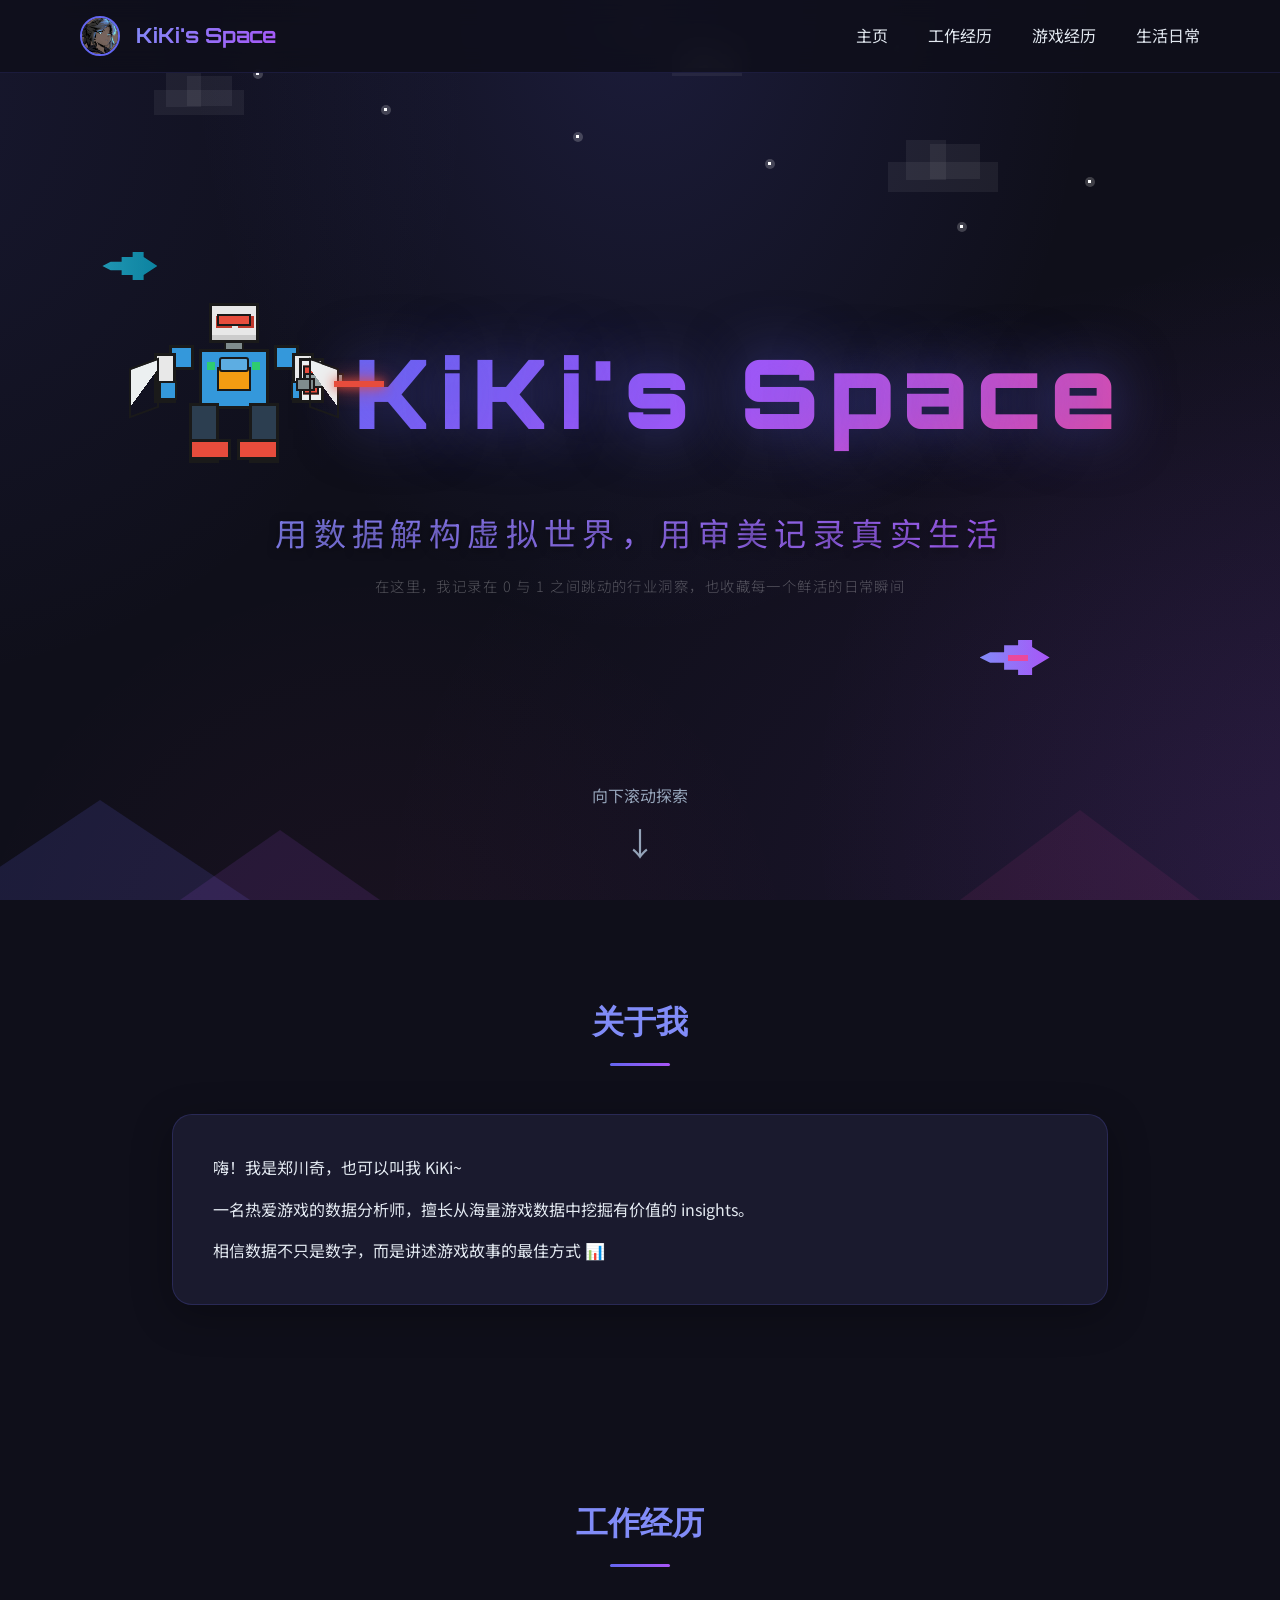
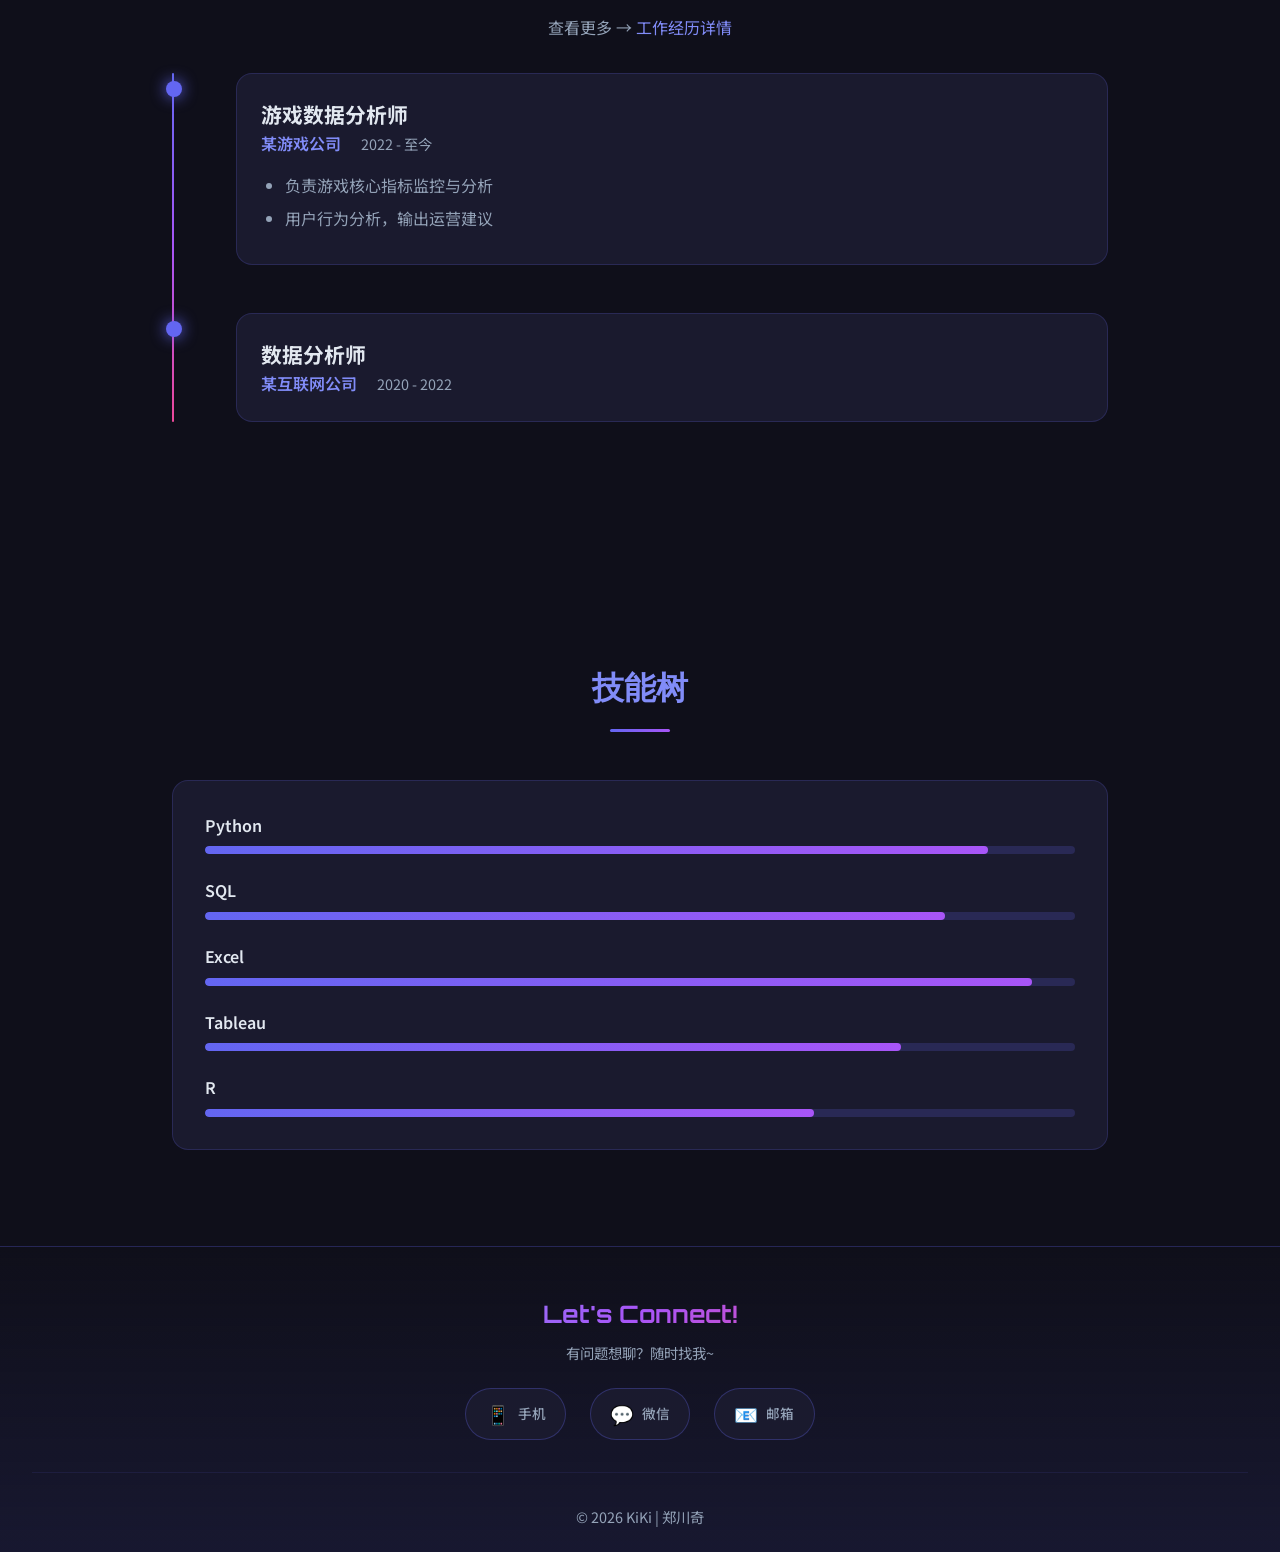
==== commit e3ce8bd4: "feat: 精细化像素高达" ====
--- a/index.html
+++ b/index.html
@@ -66,9 +66,18 @@
             <div class="hero-title-wrapper">
                 <div class="pixel-gundam">
                     <div class="gundam-head"></div>
-                    <div class="gundam-body"></div>
+                    <div class="gundam-neck"></div>
+                    <div class="gundam-body">
+                        <div class="gundam-cockpit"></div>
+                    </div>
+                    <div class="gundam-shoulder-left"></div>
+                    <div class="gundam-shoulder-right"></div>
                     <div class="gundam-arm-left"></div>
                     <div class="gundam-arm-right"></div>
+                    <div class="gundam-shield"></div>
+                    <div class="gundam-rifle"></div>
+                    <div class="gundam-wing-left"></div>
+                    <div class="gundam-wing-right"></div>
                     <div class="gundam-leg-left"></div>
                     <div class="gundam-leg-right"></div>
                     <div class="gundam-beam"></div>
--- a/style.css
+++ b/style.css
@@ -2104,128 +2104,308 @@
     display: flex;
     align-items: center;
     justify-content: center;
-    gap: 30px;
+    gap: 40px;
 }
 
 .pixel-gundam {
     position: relative;
-    width: 80px;
-    height: 100px;
+    width: 160px;
+    height: 180px;
+    image-rendering: pixelated;
     animation: gundamFloat 2s ease-in-out infinite;
 }
 
+/* 头部 */
 .gundam-head {
     position: absolute;
     top: 0;
     left: 50%;
     transform: translateX(-50%);
-    width: 24px;
-    height: 20px;
+    width: 50px;
+    height: 40px;
     background: #e8e8e8;
-    border: 2px solid #333;
+    border: 3px solid #1a1a1a;
+    box-shadow: inset 0 -5px 0 #ccc;
 }
 
 .gundam-head::before {
     content: '';
     position: absolute;
-    top: 6px;
-    left: 2px;
-    width: 8px;
-    height: 6px;
-    background: #e74c3c;
+    top: 10px;
+    left: 4px;
+    width: 16px;
+    height: 12px;
+    background: #c0392b;
+    box-shadow: 22px 0 0 #c0392b;
 }
 
 .gundam-head::after {
     content: '';
     position: absolute;
-    top: 6px;
-    right: 2px;
-    width: 8px;
-    height: 6px;
-    background: #e74c3c;
-}
-
-.gundam-body {
-    position: absolute;
-    top: 22px;
+    top: 8px;
     left: 50%;
     transform: translateX(-50%);
     width: 30px;
-    height: 35px;
+    height: 8px;
+    background: #e74c3c;
+    border: 2px solid #1a1a1a;
+}
+
+/* 脖子 */
+.gundam-neck {
+    position: absolute;
+    top: 38px;
+    left: 50%;
+    transform: translateX(-50%);
+    width: 20px;
+    height: 10px;
+    background: #7f8c8d;
+    border: 2px solid #1a1a1a;
+}
+
+/* 躯干 */
+.gundam-body {
+    position: absolute;
+    top: 46px;
+    left: 50%;
+    transform: translateX(-50%);
+    width: 70px;
+    height: 60px;
     background: #3498db;
-    border: 2px solid #333;
+    border: 3px solid #1a1a1a;
 }
 
 .gundam-body::before {
     content: '';
     position: absolute;
-    top: 8px;
+    top: 15px;
     left: 50%;
     transform: translateX(-50%);
-    width: 10px;
-    height: 10px;
-    background: #f1c40f;
-    border: 1px solid #333;
-}
-
+    width: 30px;
+    height: 20px;
+    background: #f39c12;
+    border: 2px solid #1a1a1a;
+}
+
+.gundam-body::after {
+    content: '';
+    position: absolute;
+    top: 10px;
+    left: 5px;
+    width: 8px;
+    height: 8px;
+    background: #2ecc71;
+    box-shadow: 45px 0 0 #2ecc71;
+}
+
+/* 驾驶舱盖 */
+.gundam-cockpit {
+    position: absolute;
+    top: 5px;
+    left: 50%;
+    transform: translateX(-50%);
+    width: 30px;
+    height: 15px;
+    background: #5dade2;
+    border: 2px solid #1a1a1a;
+    border-radius: 3px;
+}
+
+/* 肩膀装甲 */
+.gundam-shoulder-left {
+    position: absolute;
+    top: 42px;
+    left: 15px;
+    width: 25px;
+    height: 25px;
+    background: #3498db;
+    border: 3px solid #1a1a1a;
+}
+
+.gundam-shoulder-right {
+    position: absolute;
+    top: 42px;
+    right: 15px;
+    width: 25px;
+    height: 25px;
+    background: #3498db;
+    border: 3px solid #1a1a1a;
+}
+
+/* 手臂 */
 .gundam-arm-left {
     position: absolute;
-    top: 25px;
-    left: 5px;
+    top: 50px;
+    left: 0;
+    width: 22px;
+    height: 50px;
+    background: #e8e8e8;
+    border: 3px solid #1a1a1a;
+}
+
+.gundam-arm-left::before {
+    content: '';
+    position: absolute;
+    bottom: 0;
+    left: 2px;
+    width: 14px;
+    height: 15px;
+    background: #3498db;
+    border: 2px solid #1a1a1a;
+}
+
+.gundam-arm-right {
+    position: absolute;
+    top: 50px;
+    right: 0;
+    width: 22px;
+    height: 50px;
+    background: #e8e8e8;
+    border: 3px solid #1a1a1a;
+}
+
+.gundam-arm-right::before {
+    content: '';
+    position: absolute;
+    bottom: 0;
+    right: 2px;
+    width: 14px;
+    height: 15px;
+    background: #3498db;
+    border: 2px solid #1a1a1a;
+}
+
+/* 盾牌 */
+.gundam-shield {
+    position: absolute;
+    top: 55px;
+    right: -10px;
+    width: 25px;
+    height: 45px;
+    background: #ecf0f1;
+    border: 3px solid #1a1a1a;
+}
+
+.gundam-shield::before {
+    content: '';
+    position: absolute;
+    top: 50%;
+    left: 50%;
+    transform: translate(-50%, -50%);
     width: 12px;
-    height: 30px;
-    background: #3498db;
-    border: 2px solid #333;
-}
-
-.gundam-arm-right {
-    position: absolute;
-    top: 25px;
-    right: 5px;
-    width: 12px;
-    height: 30px;
-    background: #3498db;
-    border: 2px solid #333;
-}
-
+    height: 25px;
+    background: #e74c3c;
+    border: 2px solid #1a1a1a;
+}
+
+/* 武器 - 光束步枪 */
+.gundam-rifle {
+    position: absolute;
+    top: 70px;
+    right: -30px;
+    width: 40px;
+    height: 15px;
+    background: #95a5a6;
+    border: 2px solid #1a1a1a;
+}
+
+.gundam-rifle::before {
+    content: '';
+    position: absolute;
+    left: -10px;
+    top: 3px;
+    width: 15px;
+    height: 9px;
+    background: #7f8c8d;
+    border: 2px solid #1a1a1a;
+}
+
+/* 腿部 */
 .gundam-leg-left {
     position: absolute;
-    top: 55px;
-    left: 20px;
-    width: 14px;
-    height: 35px;
+    top: 100px;
+    left: 35px;
+    width: 30px;
+    height: 60px;
     background: #2c3e50;
-    border: 2px solid #333;
+    border: 3px solid #1a1a1a;
+}
+
+.gundam-leg-left::before {
+    content: '';
+    position: absolute;
+    bottom: 0;
+    left: -3px;
+    width: 36px;
+    height: 15px;
+    background: #e74c3c;
+    border: 3px solid #1a1a1a;
 }
 
 .gundam-leg-right {
     position: absolute;
-    top: 55px;
-    right: 20px;
-    width: 14px;
-    height: 35px;
+    top: 100px;
+    right: 35px;
+    width: 30px;
+    height: 60px;
     background: #2c3e50;
-    border: 2px solid #333;
-}
-
+    border: 3px solid #1a1a1a;
+}
+
+.gundam-leg-right::before {
+    content: '';
+    position: absolute;
+    bottom: 0;
+    right: -3px;
+    width: 36px;
+    height: 15px;
+    background: #e74c3c;
+    border: 3px solid #1a1a1a;
+}
+
+/* 翅膀/推进器 */
+.gundam-wing-left {
+    position: absolute;
+    top: 60px;
+    left: -25px;
+    width: 30px;
+    height: 50px;
+    background: linear-gradient(135deg, #ecf0f1 50%, transparent 50%);
+    border: 2px solid #1a1a1a;
+    transform: skewY(-20deg);
+}
+
+.gundam-wing-right {
+    position: absolute;
+    top: 60px;
+    right: -25px;
+    width: 30px;
+    height: 50px;
+    background: linear-gradient(-135deg, #ecf0f1 50%, transparent 50%);
+    border: 2px solid #1a1a1a;
+    transform: skewY(20deg);
+}
+
+/* 光束 */
 .gundam-beam {
     position: absolute;
-    top: 30px;
-    right: -15px;
-    width: 25px;
+    top: 78px;
+    right: -70px;
+    width: 50px;
     height: 6px;
     background: #e74c3c;
-    animation: beamGlow 1s ease-in-out infinite alternate;
+    animation: beamGlow 0.5s ease-in-out infinite alternate;
+    box-shadow: 0 0 10px #e74c3c, 0 0 20px #e74c3c;
 }
 
 @keyframes gundamFloat {
     0%, 100% { transform: translateY(0); }
-    50% { transform: translateY(-8px); }
+    50% { transform: translateY(-10px); }
 }
 
 @keyframes beamGlow {
-    from { opacity: 0.6; box-shadow: 0 0 5px #e74c3c; }
-    to { opacity: 1; box-shadow: 0 0 15px #e74c3c; }
+    from { opacity: 0.7; }
+    to { opacity: 1; }
 }
 
 @media (max-width: 768px) {
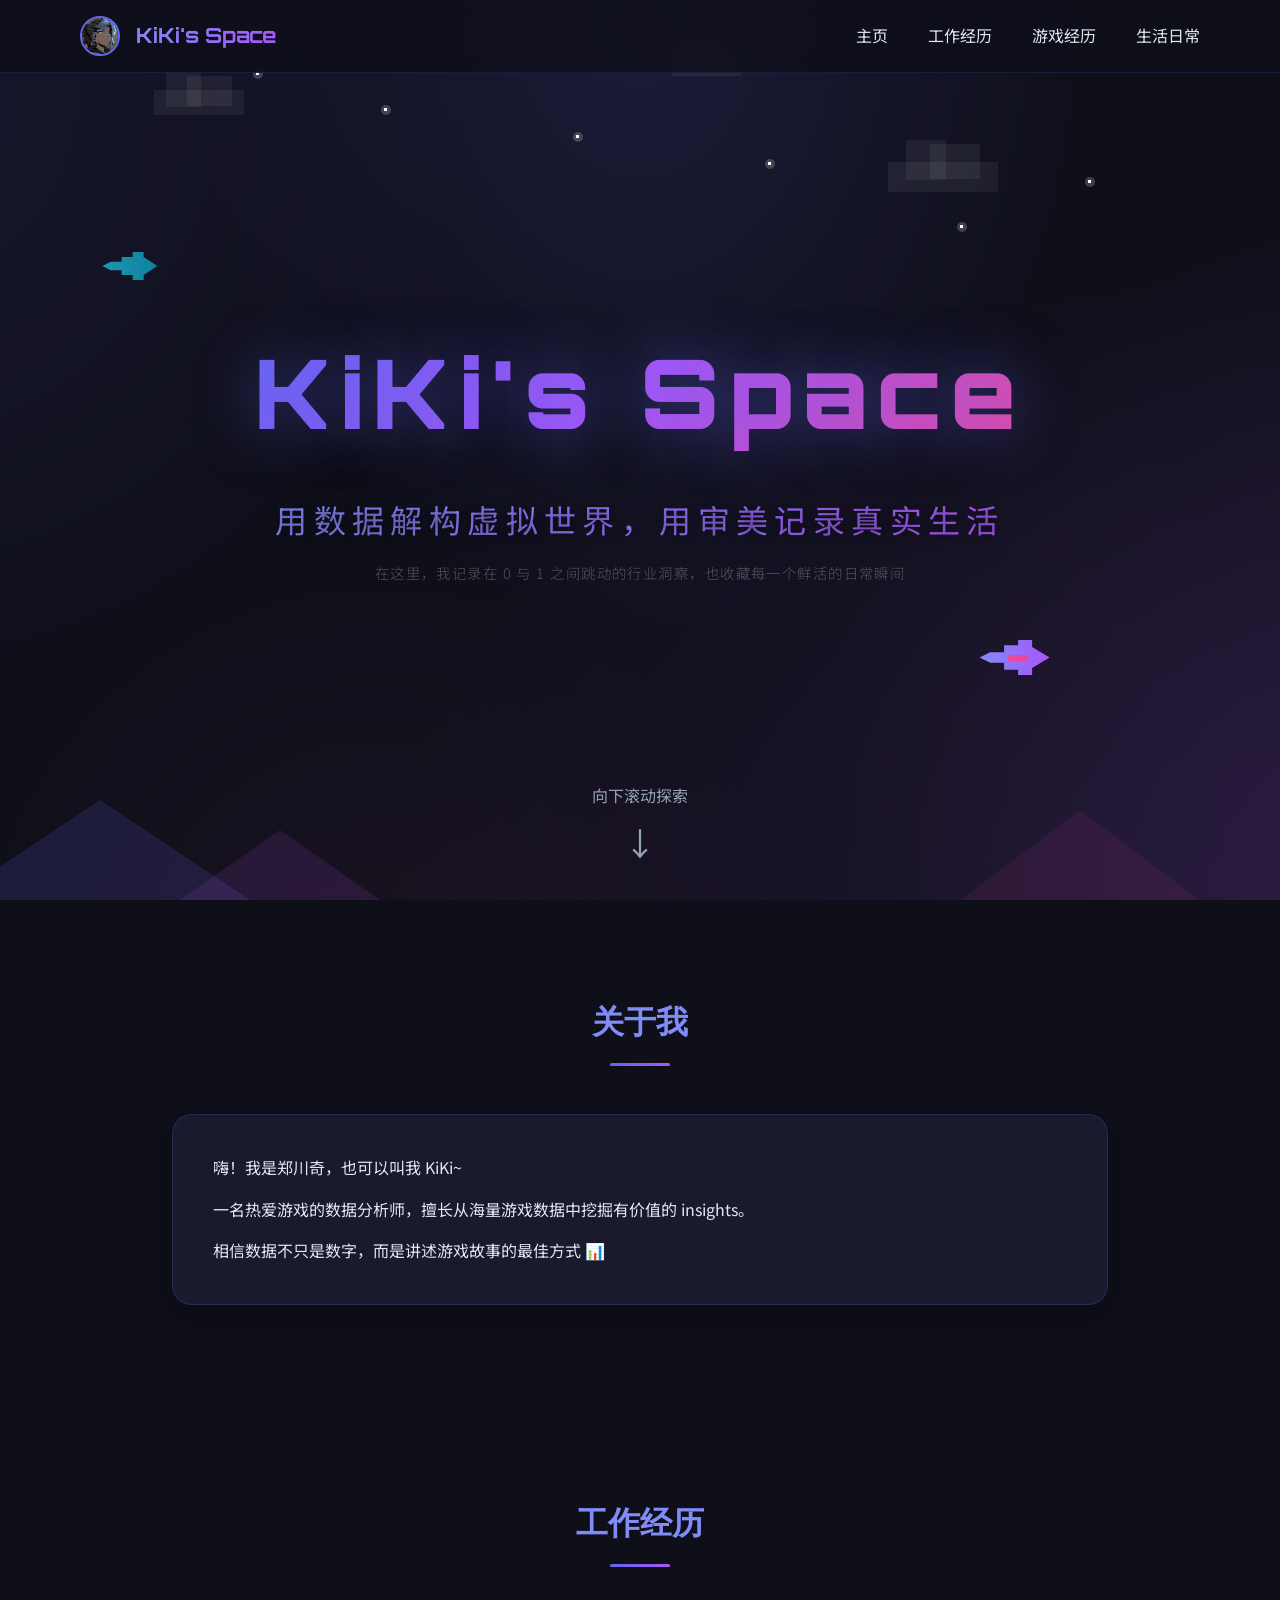
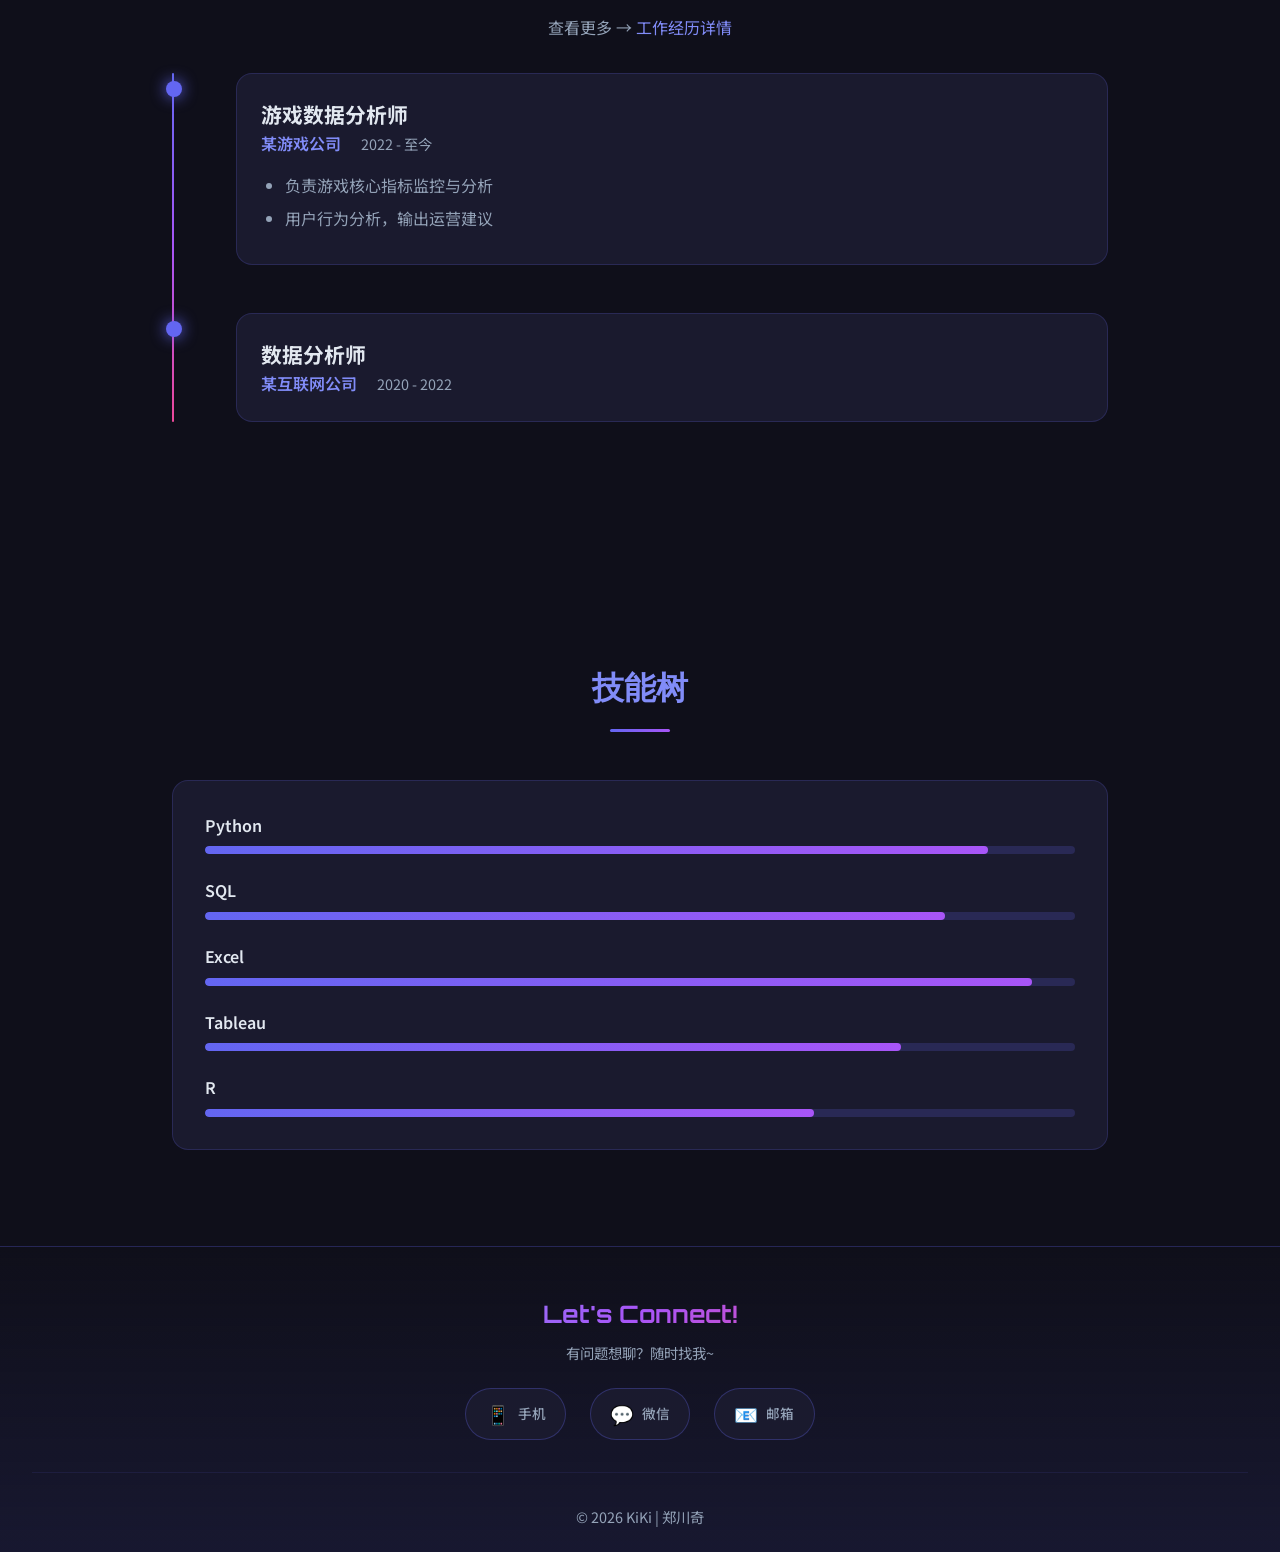
==== commit e4d1033c: "feat: 移除像素高达" ====
--- a/index.html
+++ b/index.html
@@ -63,27 +63,7 @@
             </div>
         </div>
         <div class="hero-content">
-            <div class="hero-title-wrapper">
-                <div class="pixel-gundam">
-                    <div class="gundam-head"></div>
-                    <div class="gundam-neck"></div>
-                    <div class="gundam-body">
-                        <div class="gundam-cockpit"></div>
-                    </div>
-                    <div class="gundam-shoulder-left"></div>
-                    <div class="gundam-shoulder-right"></div>
-                    <div class="gundam-arm-left"></div>
-                    <div class="gundam-arm-right"></div>
-                    <div class="gundam-shield"></div>
-                    <div class="gundam-rifle"></div>
-                    <div class="gundam-wing-left"></div>
-                    <div class="gundam-wing-right"></div>
-                    <div class="gundam-leg-left"></div>
-                    <div class="gundam-leg-right"></div>
-                    <div class="gundam-beam"></div>
-                </div>
-                <h1 class="name-title">KiKi's Space</h1>
-            </div>
+            <h1 class="name-title">KiKi's Space</h1>
             <p class="slogan">用数据解构虚拟世界，用审美记录真实生活</p>
             <p class="slogan-sub">在这里，我记录在 0 与 1 之间跳动的行业洞察，也收藏每一个鲜活的日常瞬间</p>
             <div class="scroll-hint">
--- a/style.css
+++ b/style.css
@@ -2099,315 +2099,6 @@
     box-shadow: 0 5px 20px rgba(99, 102, 241, 0.5);
 }
 
-/* ========== 主页像素高达 ========== */
-.hero-title-wrapper {
-    display: flex;
-    align-items: center;
-    justify-content: center;
-    gap: 40px;
-}
-
-.pixel-gundam {
-    position: relative;
-    width: 160px;
-    height: 180px;
-    image-rendering: pixelated;
-    animation: gundamFloat 2s ease-in-out infinite;
-}
-
-/* 头部 */
-.gundam-head {
-    position: absolute;
-    top: 0;
-    left: 50%;
-    transform: translateX(-50%);
-    width: 50px;
-    height: 40px;
-    background: #e8e8e8;
-    border: 3px solid #1a1a1a;
-    box-shadow: inset 0 -5px 0 #ccc;
-}
-
-.gundam-head::before {
-    content: '';
-    position: absolute;
-    top: 10px;
-    left: 4px;
-    width: 16px;
-    height: 12px;
-    background: #c0392b;
-    box-shadow: 22px 0 0 #c0392b;
-}
-
-.gundam-head::after {
-    content: '';
-    position: absolute;
-    top: 8px;
-    left: 50%;
-    transform: translateX(-50%);
-    width: 30px;
-    height: 8px;
-    background: #e74c3c;
-    border: 2px solid #1a1a1a;
-}
-
-/* 脖子 */
-.gundam-neck {
-    position: absolute;
-    top: 38px;
-    left: 50%;
-    transform: translateX(-50%);
-    width: 20px;
-    height: 10px;
-    background: #7f8c8d;
-    border: 2px solid #1a1a1a;
-}
-
-/* 躯干 */
-.gundam-body {
-    position: absolute;
-    top: 46px;
-    left: 50%;
-    transform: translateX(-50%);
-    width: 70px;
-    height: 60px;
-    background: #3498db;
-    border: 3px solid #1a1a1a;
-}
-
-.gundam-body::before {
-    content: '';
-    position: absolute;
-    top: 15px;
-    left: 50%;
-    transform: translateX(-50%);
-    width: 30px;
-    height: 20px;
-    background: #f39c12;
-    border: 2px solid #1a1a1a;
-}
-
-.gundam-body::after {
-    content: '';
-    position: absolute;
-    top: 10px;
-    left: 5px;
-    width: 8px;
-    height: 8px;
-    background: #2ecc71;
-    box-shadow: 45px 0 0 #2ecc71;
-}
-
-/* 驾驶舱盖 */
-.gundam-cockpit {
-    position: absolute;
-    top: 5px;
-    left: 50%;
-    transform: translateX(-50%);
-    width: 30px;
-    height: 15px;
-    background: #5dade2;
-    border: 2px solid #1a1a1a;
-    border-radius: 3px;
-}
-
-/* 肩膀装甲 */
-.gundam-shoulder-left {
-    position: absolute;
-    top: 42px;
-    left: 15px;
-    width: 25px;
-    height: 25px;
-    background: #3498db;
-    border: 3px solid #1a1a1a;
-}
-
-.gundam-shoulder-right {
-    position: absolute;
-    top: 42px;
-    right: 15px;
-    width: 25px;
-    height: 25px;
-    background: #3498db;
-    border: 3px solid #1a1a1a;
-}
-
-/* 手臂 */
-.gundam-arm-left {
-    position: absolute;
-    top: 50px;
-    left: 0;
-    width: 22px;
-    height: 50px;
-    background: #e8e8e8;
-    border: 3px solid #1a1a1a;
-}
-
-.gundam-arm-left::before {
-    content: '';
-    position: absolute;
-    bottom: 0;
-    left: 2px;
-    width: 14px;
-    height: 15px;
-    background: #3498db;
-    border: 2px solid #1a1a1a;
-}
-
-.gundam-arm-right {
-    position: absolute;
-    top: 50px;
-    right: 0;
-    width: 22px;
-    height: 50px;
-    background: #e8e8e8;
-    border: 3px solid #1a1a1a;
-}
-
-.gundam-arm-right::before {
-    content: '';
-    position: absolute;
-    bottom: 0;
-    right: 2px;
-    width: 14px;
-    height: 15px;
-    background: #3498db;
-    border: 2px solid #1a1a1a;
-}
-
-/* 盾牌 */
-.gundam-shield {
-    position: absolute;
-    top: 55px;
-    right: -10px;
-    width: 25px;
-    height: 45px;
-    background: #ecf0f1;
-    border: 3px solid #1a1a1a;
-}
-
-.gundam-shield::before {
-    content: '';
-    position: absolute;
-    top: 50%;
-    left: 50%;
-    transform: translate(-50%, -50%);
-    width: 12px;
-    height: 25px;
-    background: #e74c3c;
-    border: 2px solid #1a1a1a;
-}
-
-/* 武器 - 光束步枪 */
-.gundam-rifle {
-    position: absolute;
-    top: 70px;
-    right: -30px;
-    width: 40px;
-    height: 15px;
-    background: #95a5a6;
-    border: 2px solid #1a1a1a;
-}
-
-.gundam-rifle::before {
-    content: '';
-    position: absolute;
-    left: -10px;
-    top: 3px;
-    width: 15px;
-    height: 9px;
-    background: #7f8c8d;
-    border: 2px solid #1a1a1a;
-}
-
-/* 腿部 */
-.gundam-leg-left {
-    position: absolute;
-    top: 100px;
-    left: 35px;
-    width: 30px;
-    height: 60px;
-    background: #2c3e50;
-    border: 3px solid #1a1a1a;
-}
-
-.gundam-leg-left::before {
-    content: '';
-    position: absolute;
-    bottom: 0;
-    left: -3px;
-    width: 36px;
-    height: 15px;
-    background: #e74c3c;
-    border: 3px solid #1a1a1a;
-}
-
-.gundam-leg-right {
-    position: absolute;
-    top: 100px;
-    right: 35px;
-    width: 30px;
-    height: 60px;
-    background: #2c3e50;
-    border: 3px solid #1a1a1a;
-}
-
-.gundam-leg-right::before {
-    content: '';
-    position: absolute;
-    bottom: 0;
-    right: -3px;
-    width: 36px;
-    height: 15px;
-    background: #e74c3c;
-    border: 3px solid #1a1a1a;
-}
-
-/* 翅膀/推进器 */
-.gundam-wing-left {
-    position: absolute;
-    top: 60px;
-    left: -25px;
-    width: 30px;
-    height: 50px;
-    background: linear-gradient(135deg, #ecf0f1 50%, transparent 50%);
-    border: 2px solid #1a1a1a;
-    transform: skewY(-20deg);
-}
-
-.gundam-wing-right {
-    position: absolute;
-    top: 60px;
-    right: -25px;
-    width: 30px;
-    height: 50px;
-    background: linear-gradient(-135deg, #ecf0f1 50%, transparent 50%);
-    border: 2px solid #1a1a1a;
-    transform: skewY(20deg);
-}
-
-/* 光束 */
-.gundam-beam {
-    position: absolute;
-    top: 78px;
-    right: -70px;
-    width: 50px;
-    height: 6px;
-    background: #e74c3c;
-    animation: beamGlow 0.5s ease-in-out infinite alternate;
-    box-shadow: 0 0 10px #e74c3c, 0 0 20px #e74c3c;
-}
-
-@keyframes gundamFloat {
-    0%, 100% { transform: translateY(0); }
-    50% { transform: translateY(-10px); }
-}
-
-@keyframes beamGlow {
-    from { opacity: 0.7; }
-    to { opacity: 1; }
-}
-
 @media (max-width: 768px) {
 
 
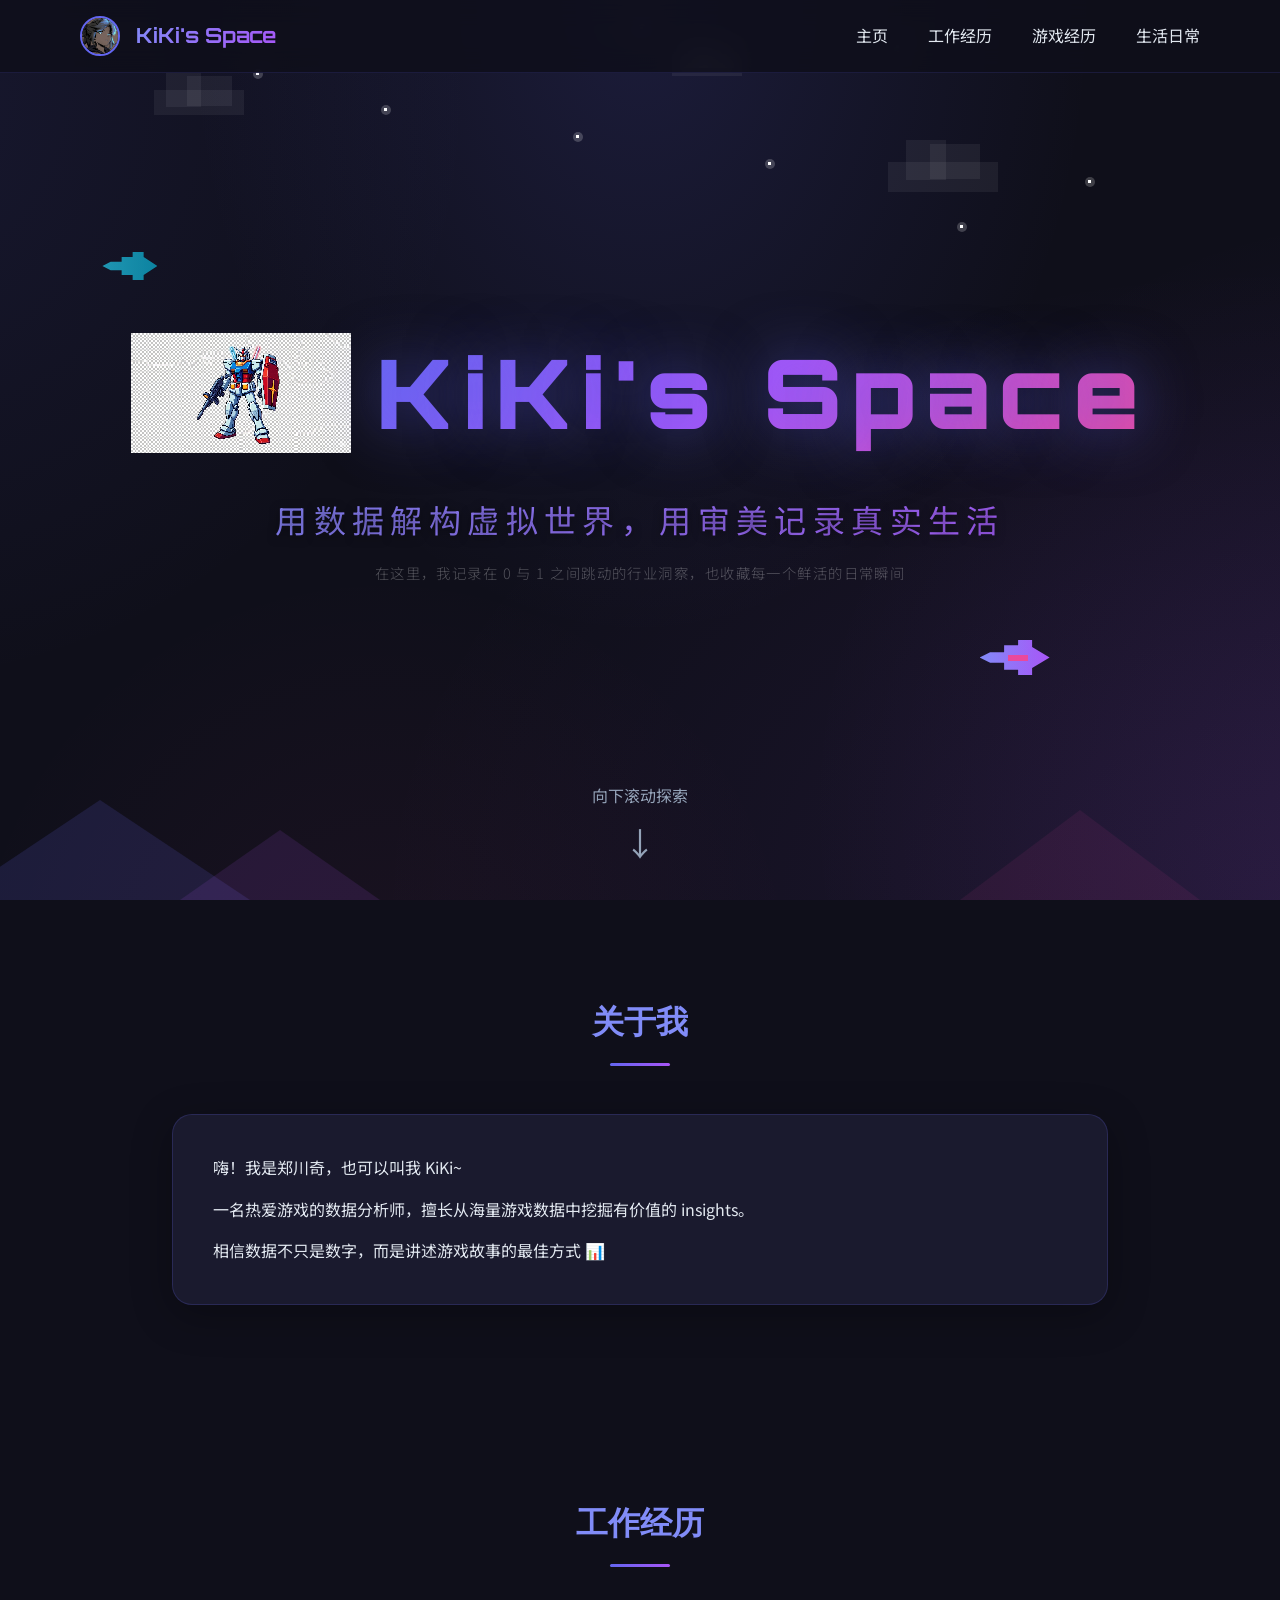
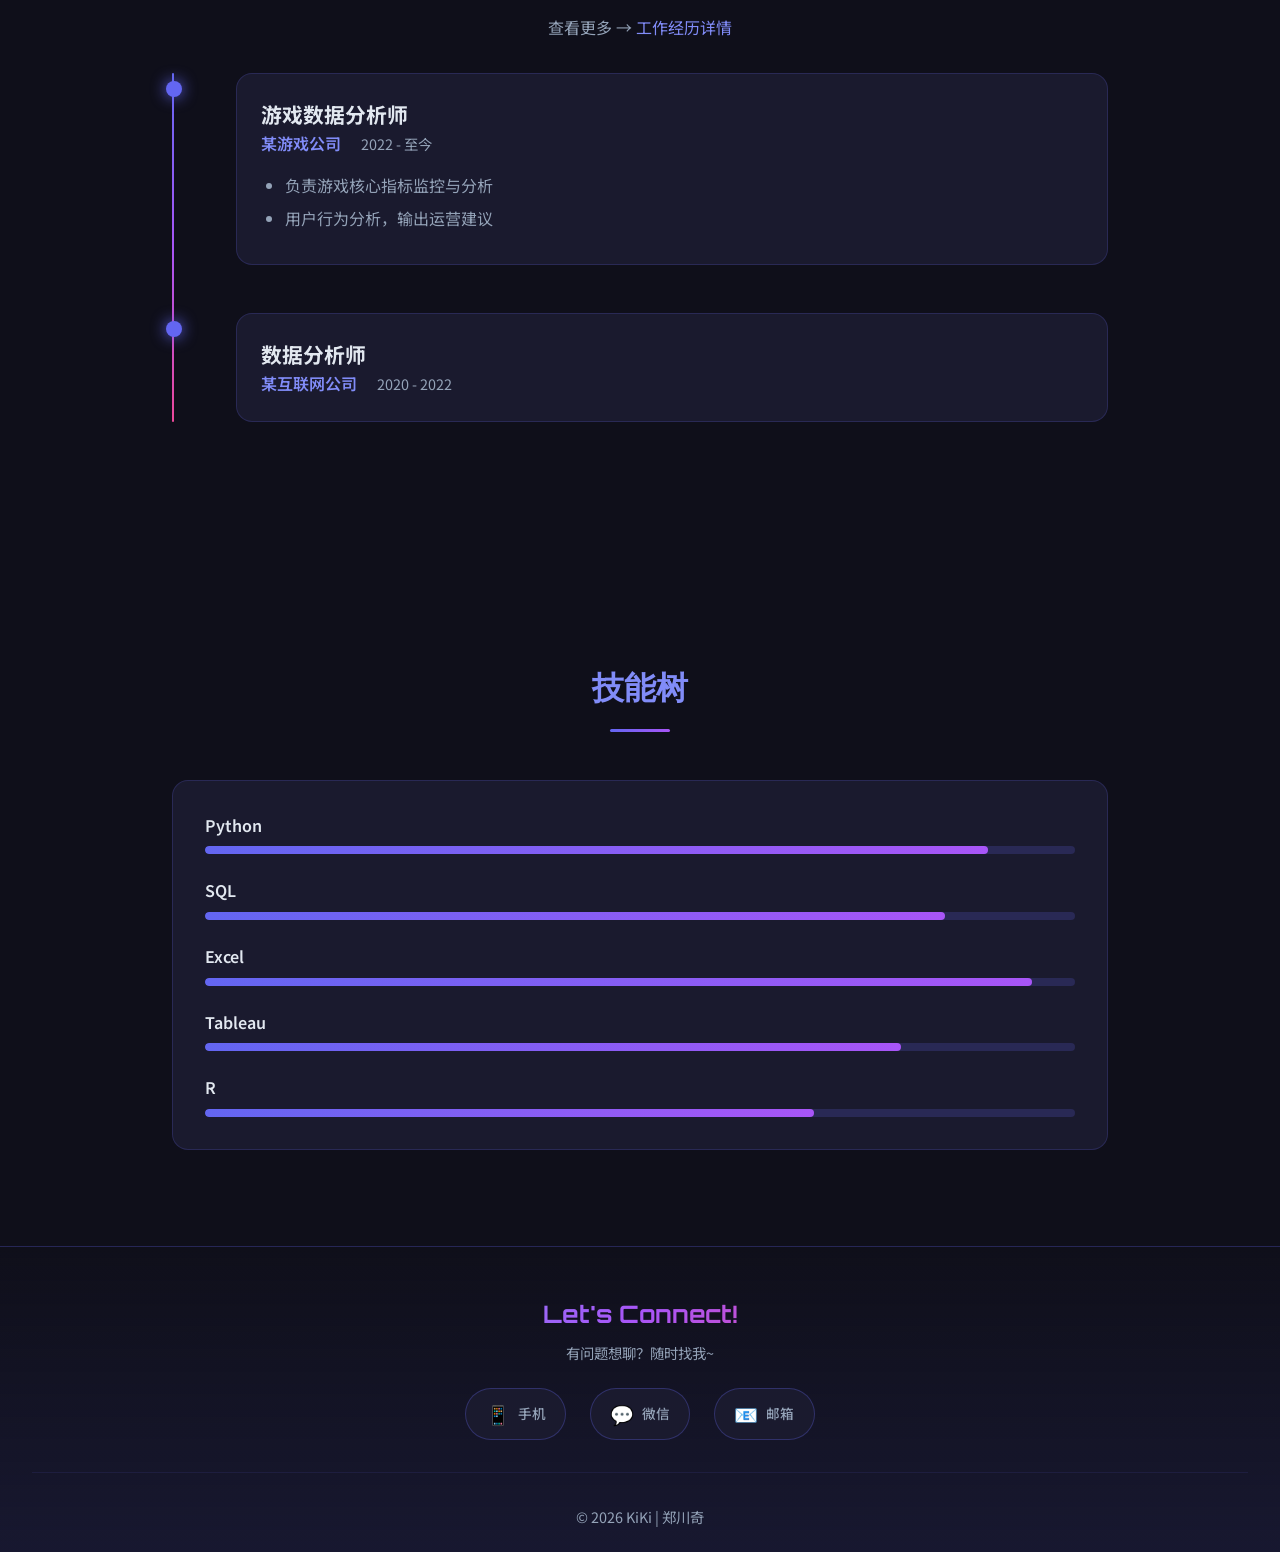
==== commit a0e15c8d: "feat: 添加高达图片到主页" ====
--- a/index.html
+++ b/index.html
@@ -63,7 +63,10 @@
             </div>
         </div>
         <div class="hero-content">
-            <h1 class="name-title">KiKi's Space</h1>
+            <div class="hero-title-wrapper">
+                <img src="gundam.png" alt="高达" class="hero-gundam">
+                <h1 class="name-title">KiKi's Space</h1>
+            </div>
             <p class="slogan">用数据解构虚拟世界，用审美记录真实生活</p>
             <p class="slogan-sub">在这里，我记录在 0 与 1 之间跳动的行业洞察，也收藏每一个鲜活的日常瞬间</p>
             <div class="scroll-hint">
--- a/style.css
+++ b/style.css
@@ -2099,6 +2099,25 @@
     box-shadow: 0 5px 20px rgba(99, 102, 241, 0.5);
 }
 
+/* ========== 主页高达图片 ========== */
+.hero-title-wrapper {
+    display: flex;
+    align-items: center;
+    justify-content: center;
+    gap: 25px;
+}
+
+.hero-gundam {
+    height: 120px;
+    image-rendering: pixelated;
+    animation: gundamBounce 2s ease-in-out infinite;
+}
+
+@keyframes gundamBounce {
+    0%, 100% { transform: translateY(0); }
+    50% { transform: translateY(-8px); }
+}
+
 @media (max-width: 768px) {
 
 
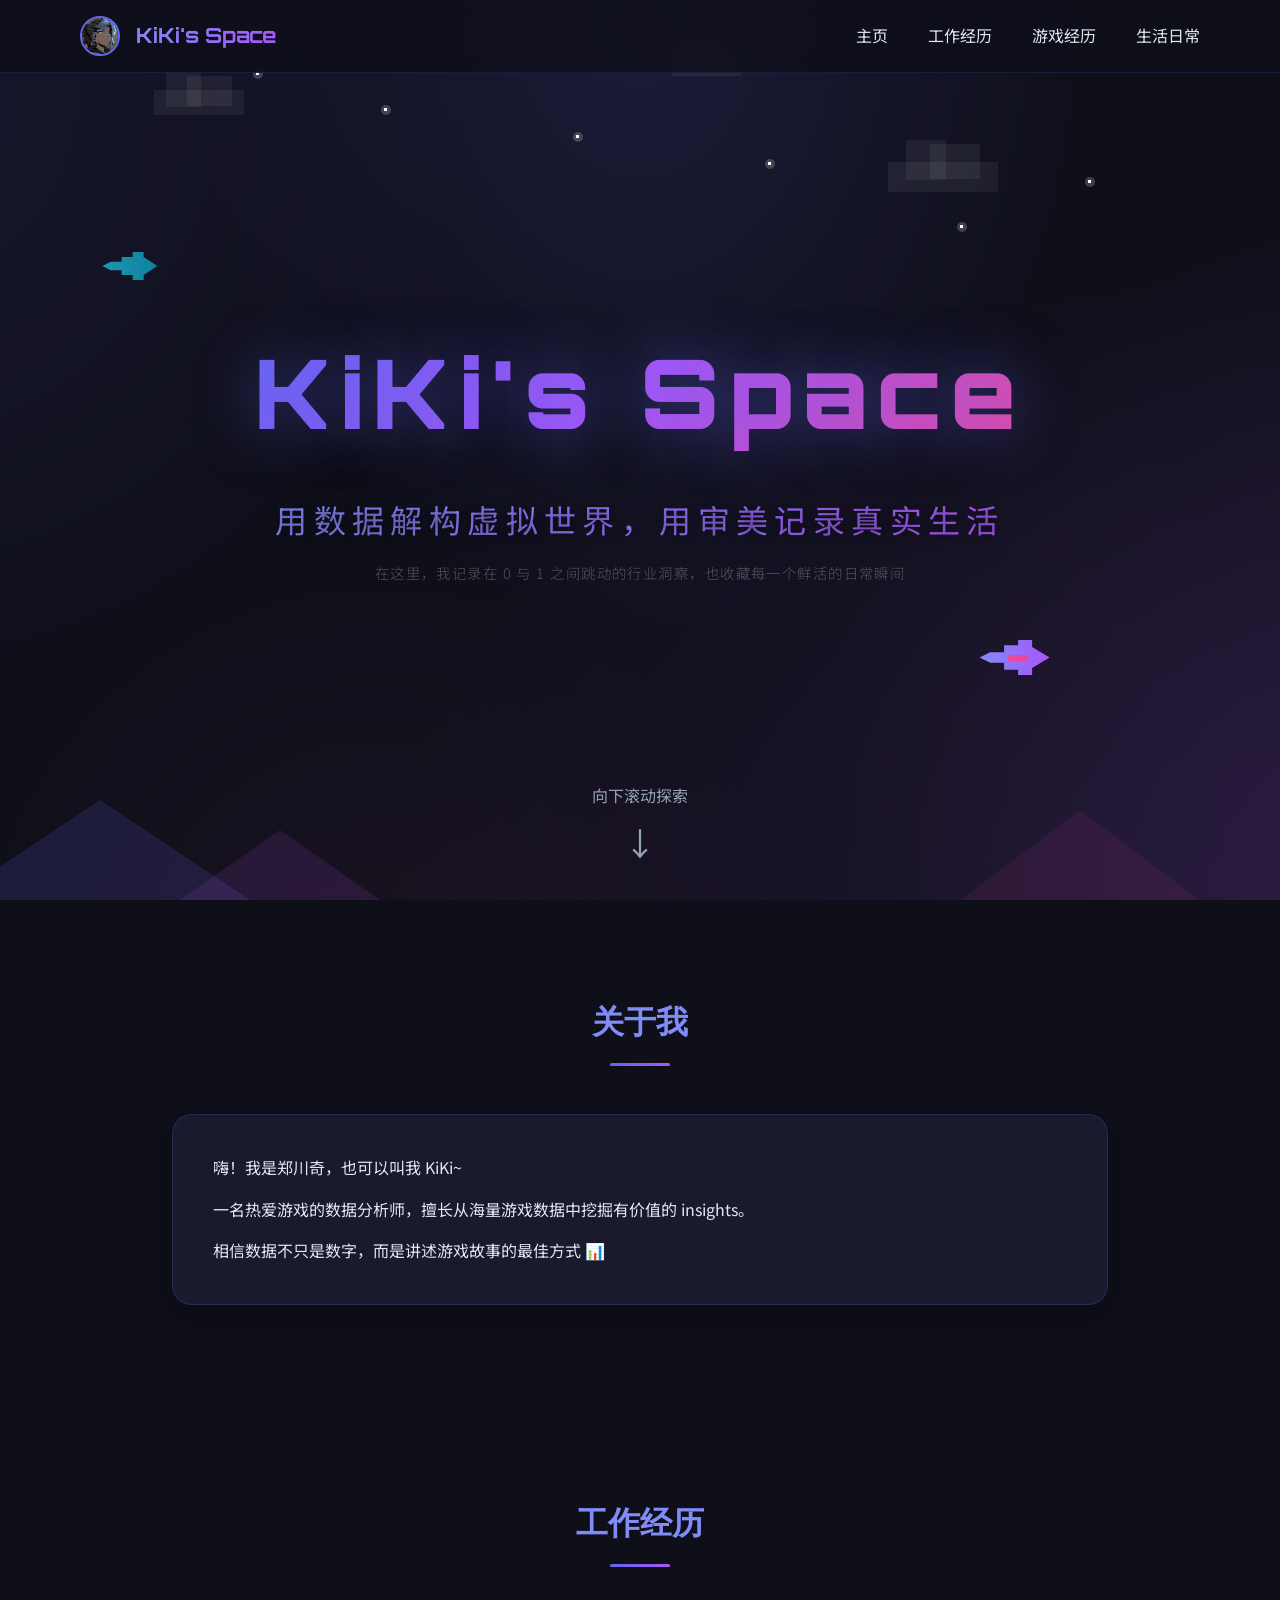
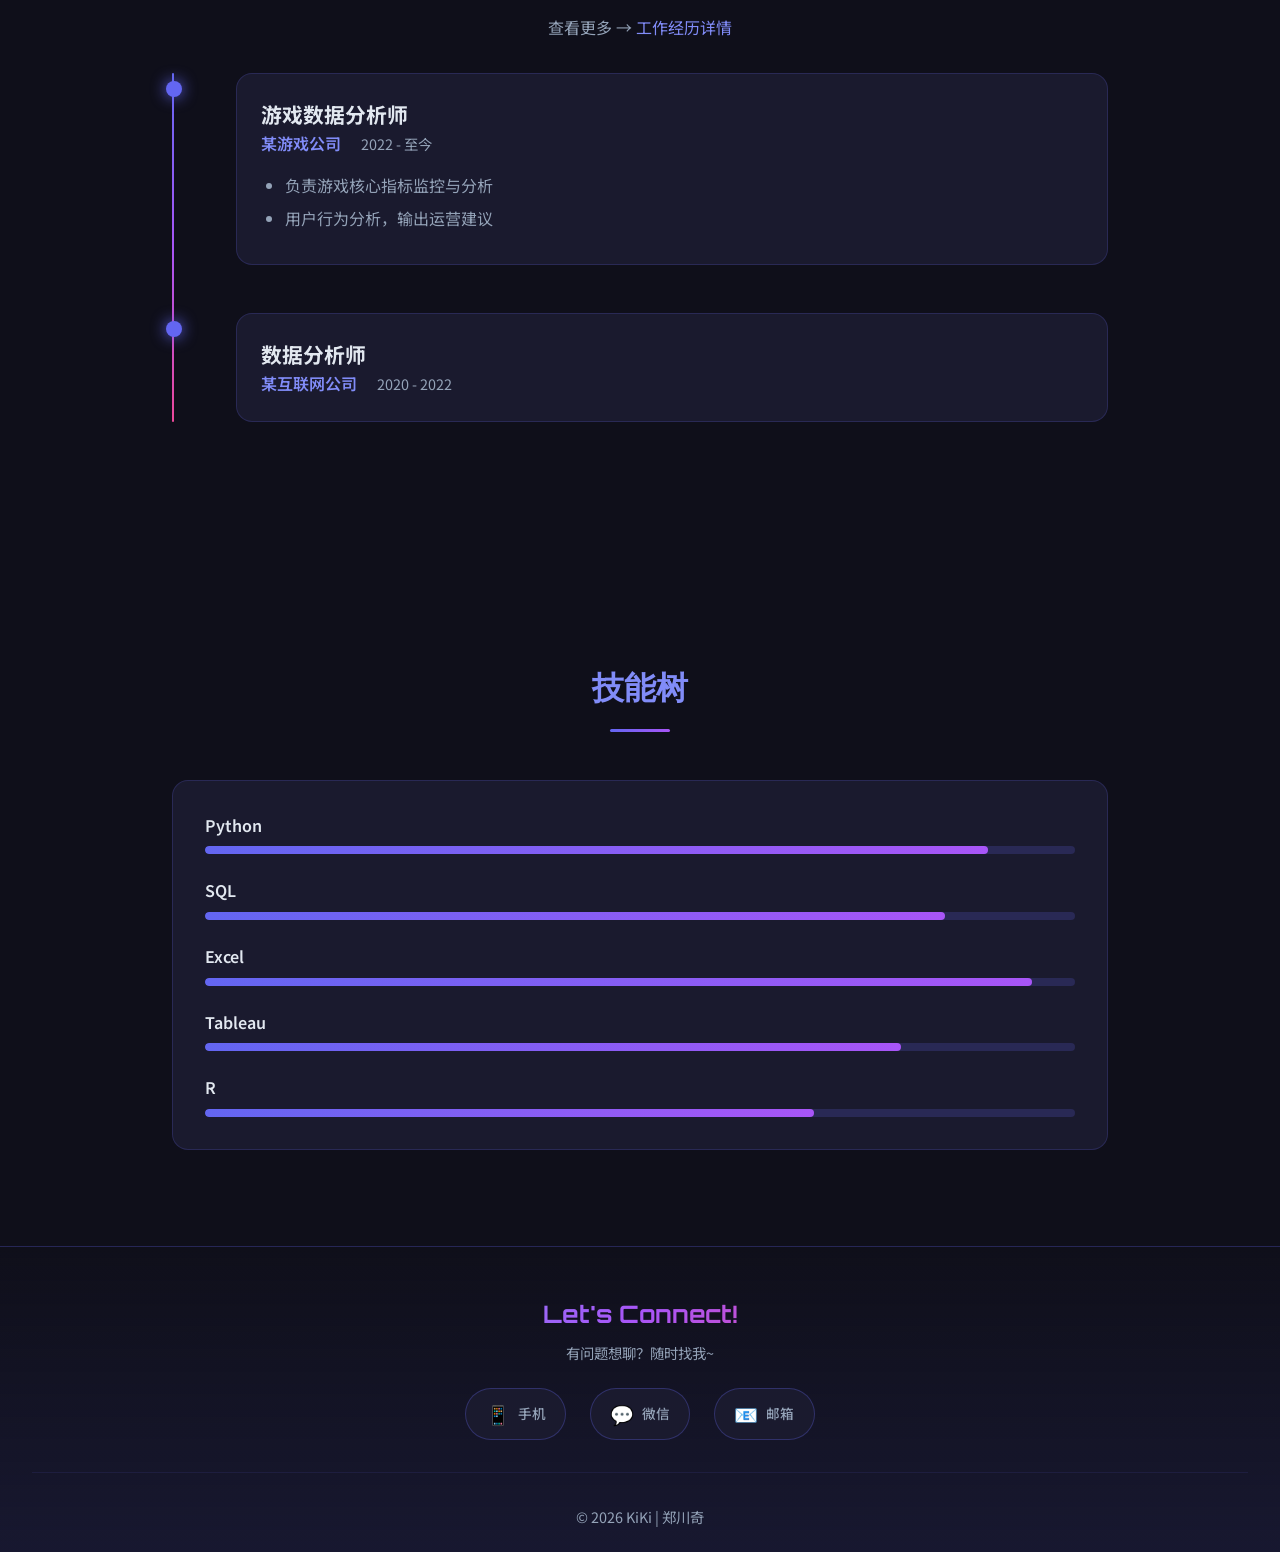
==== commit 02ac72e6: "feat: 移除高达图片" ====
--- a/index.html
+++ b/index.html
@@ -63,10 +63,7 @@
             </div>
         </div>
         <div class="hero-content">
-            <div class="hero-title-wrapper">
-                <img src="gundam.png" alt="高达" class="hero-gundam">
-                <h1 class="name-title">KiKi's Space</h1>
-            </div>
+            <h1 class="name-title">KiKi's Space</h1>
             <p class="slogan">用数据解构虚拟世界，用审美记录真实生活</p>
             <p class="slogan-sub">在这里，我记录在 0 与 1 之间跳动的行业洞察，也收藏每一个鲜活的日常瞬间</p>
             <div class="scroll-hint">
--- a/style.css
+++ b/style.css
@@ -2099,25 +2099,6 @@
     box-shadow: 0 5px 20px rgba(99, 102, 241, 0.5);
 }
 
-/* ========== 主页高达图片 ========== */
-.hero-title-wrapper {
-    display: flex;
-    align-items: center;
-    justify-content: center;
-    gap: 25px;
-}
-
-.hero-gundam {
-    height: 120px;
-    image-rendering: pixelated;
-    animation: gundamBounce 2s ease-in-out infinite;
-}
-
-@keyframes gundamBounce {
-    0%, 100% { transform: translateY(0); }
-    50% { transform: translateY(-8px); }
-}
-
 @media (max-width: 768px) {
 
 
